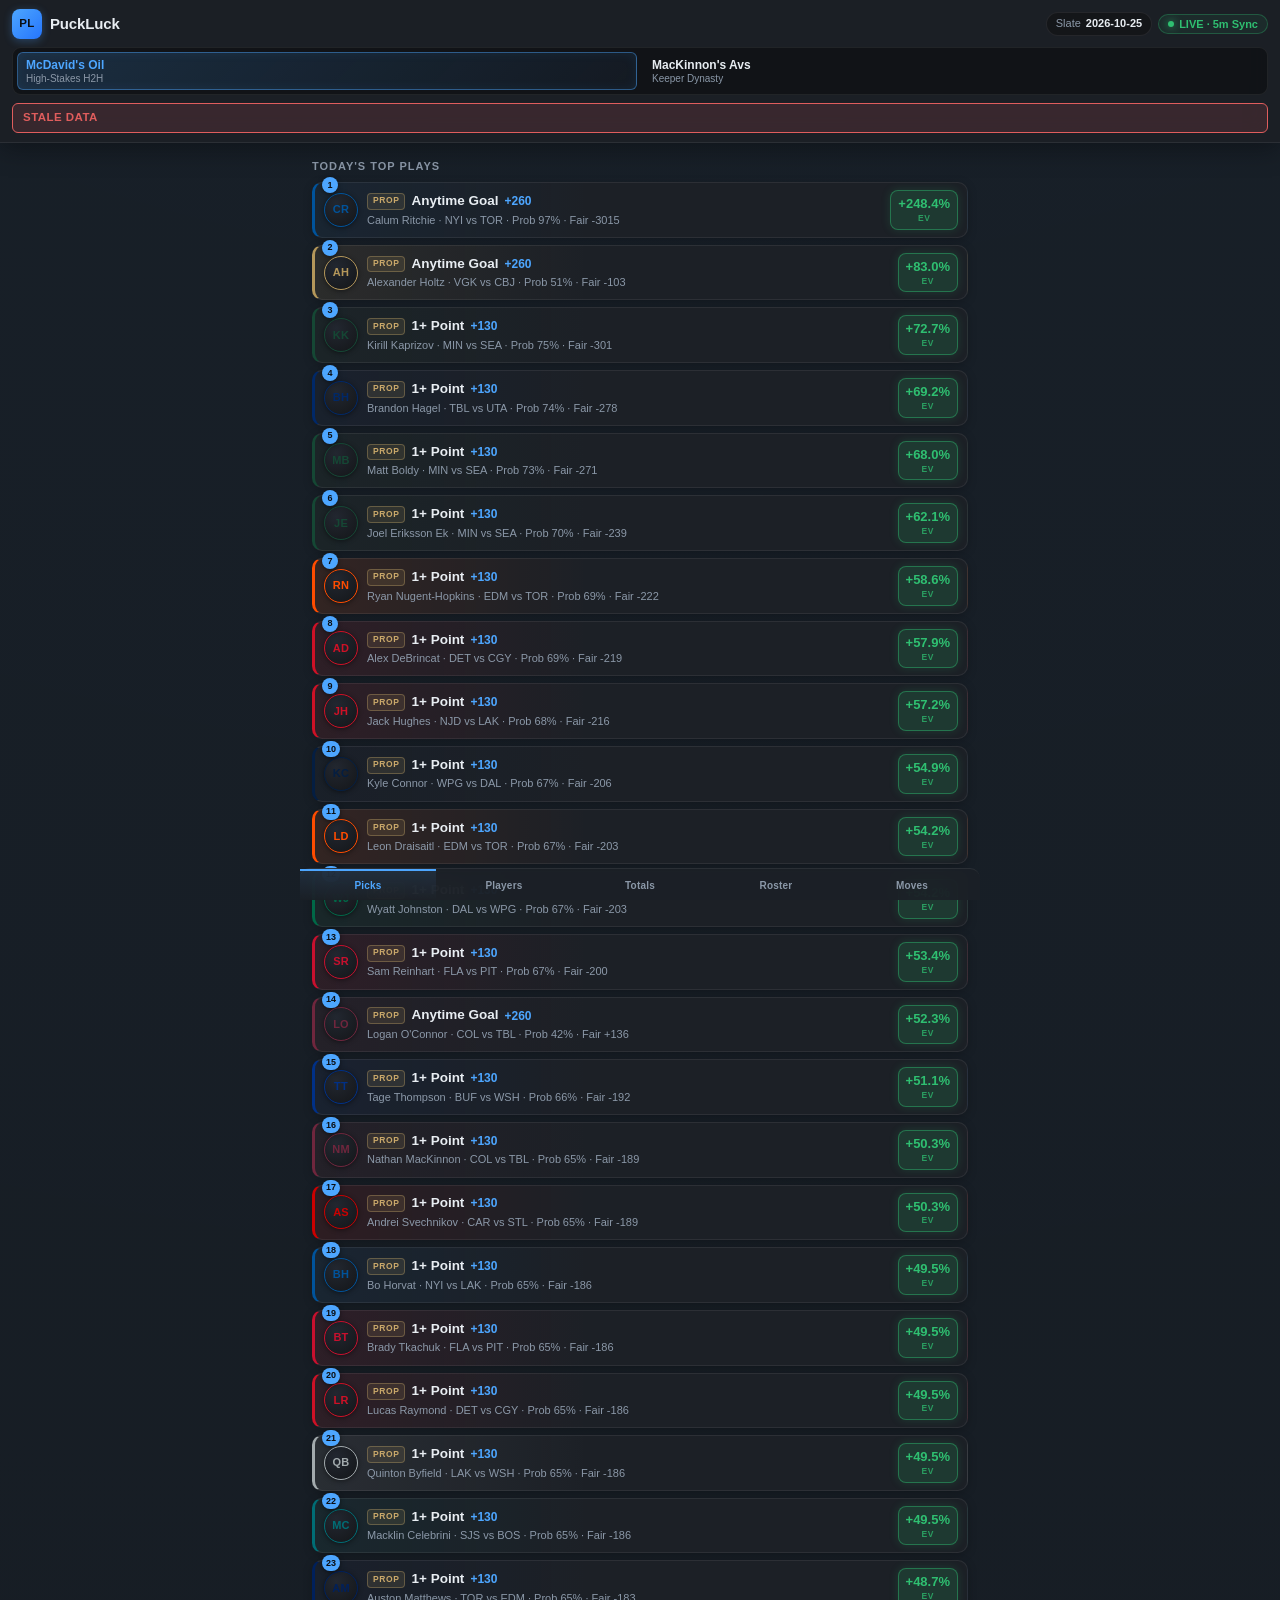
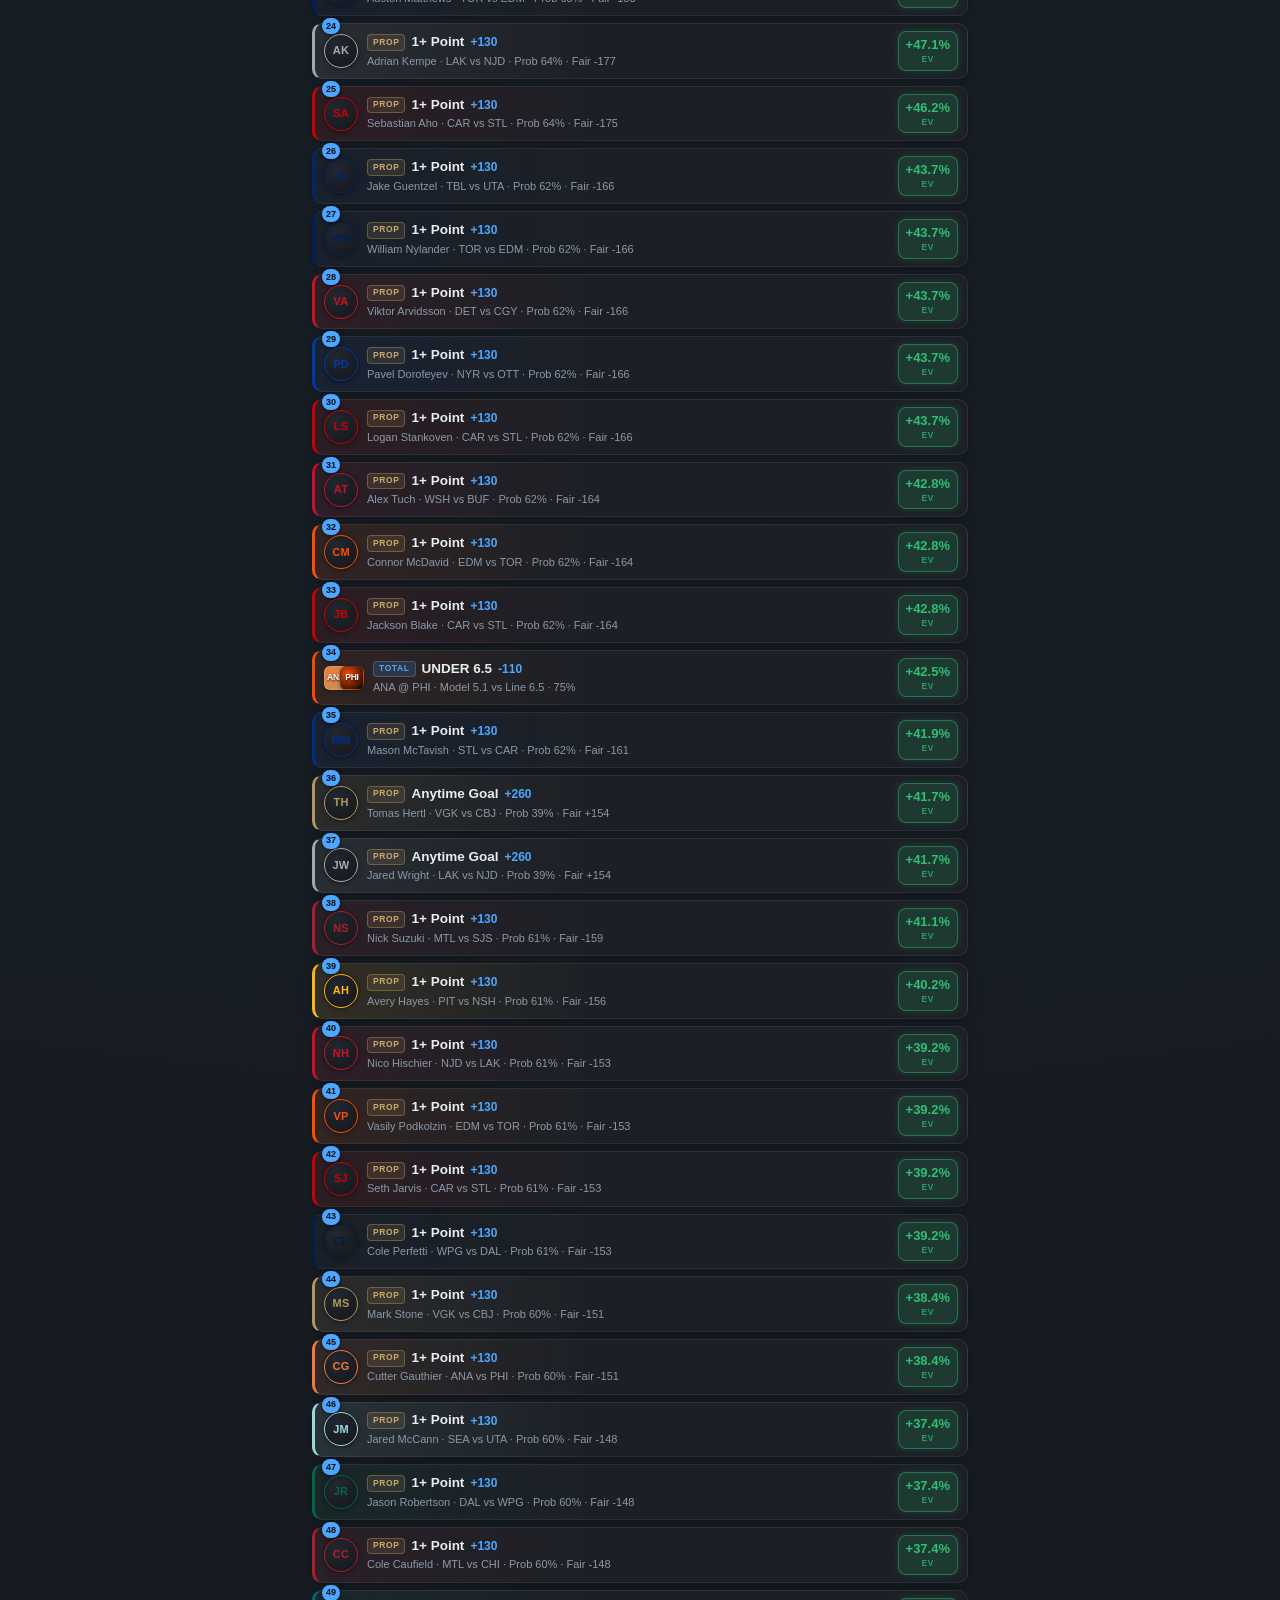
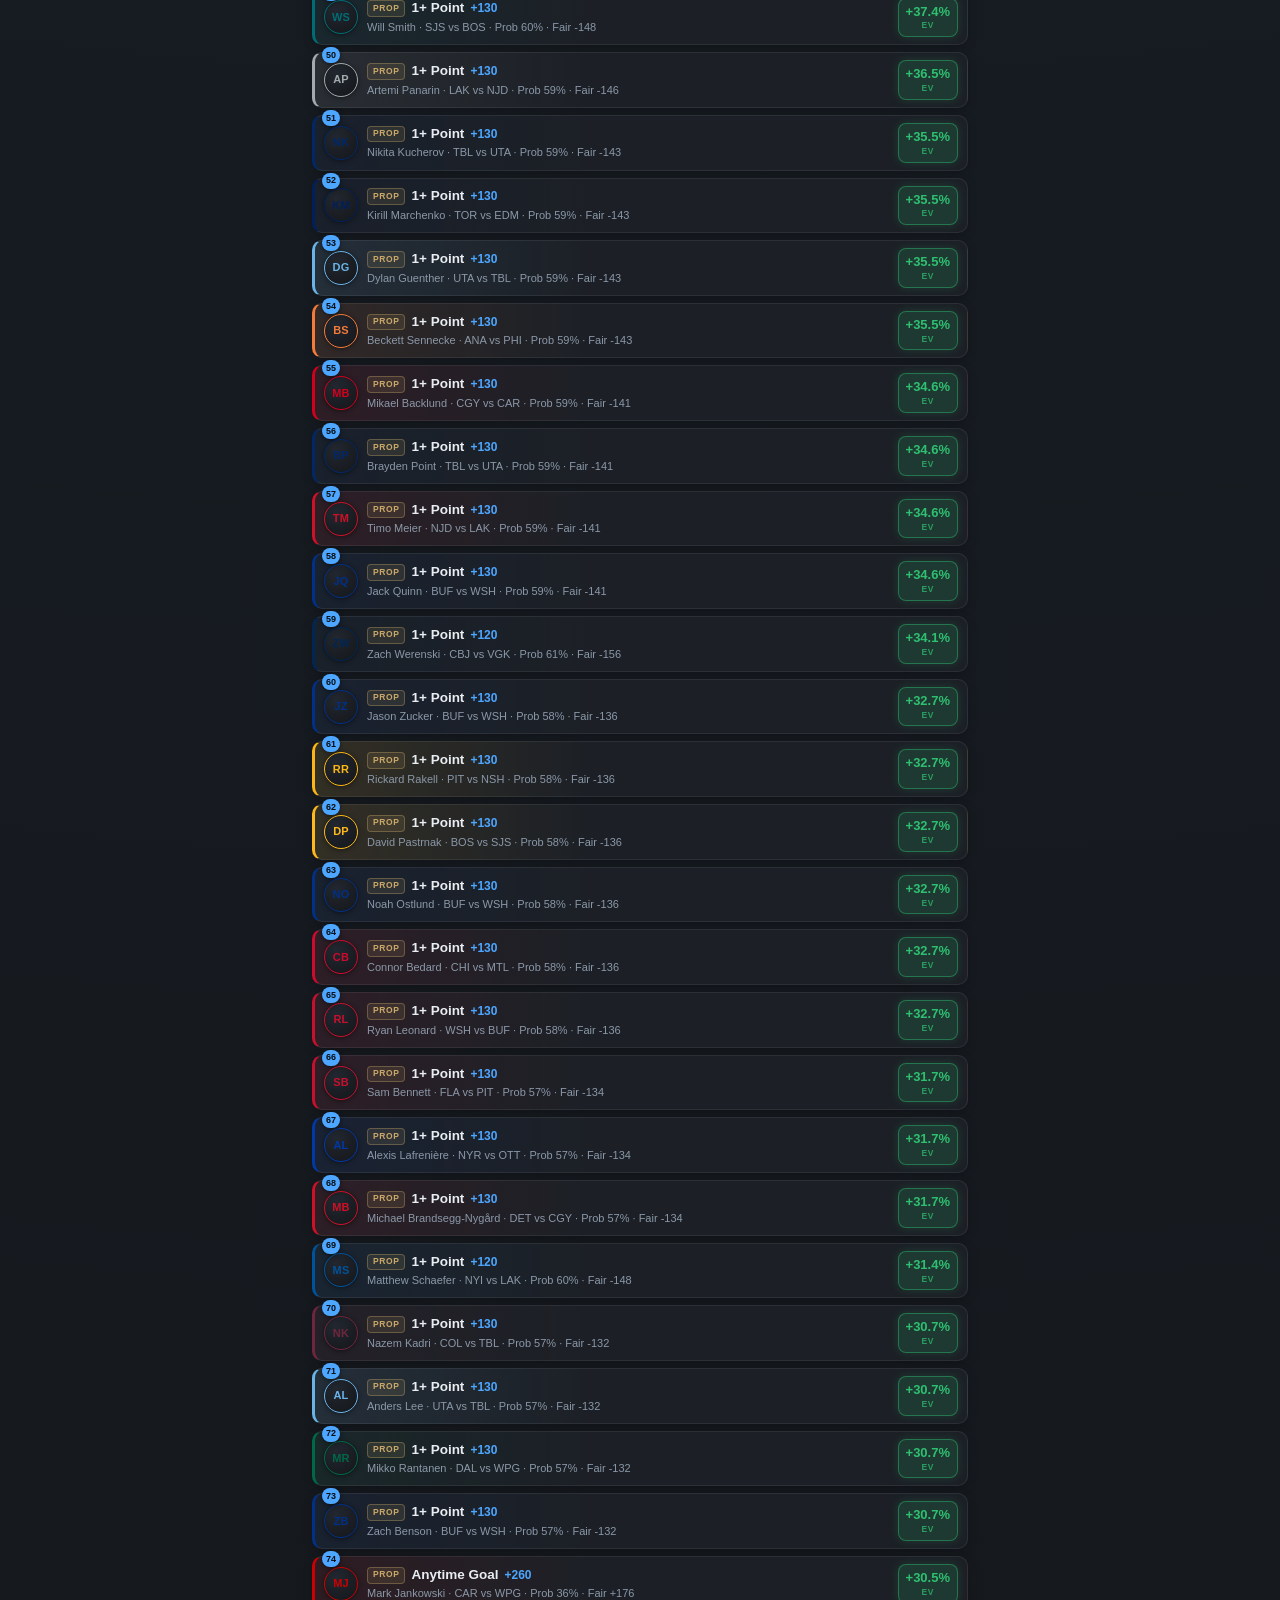
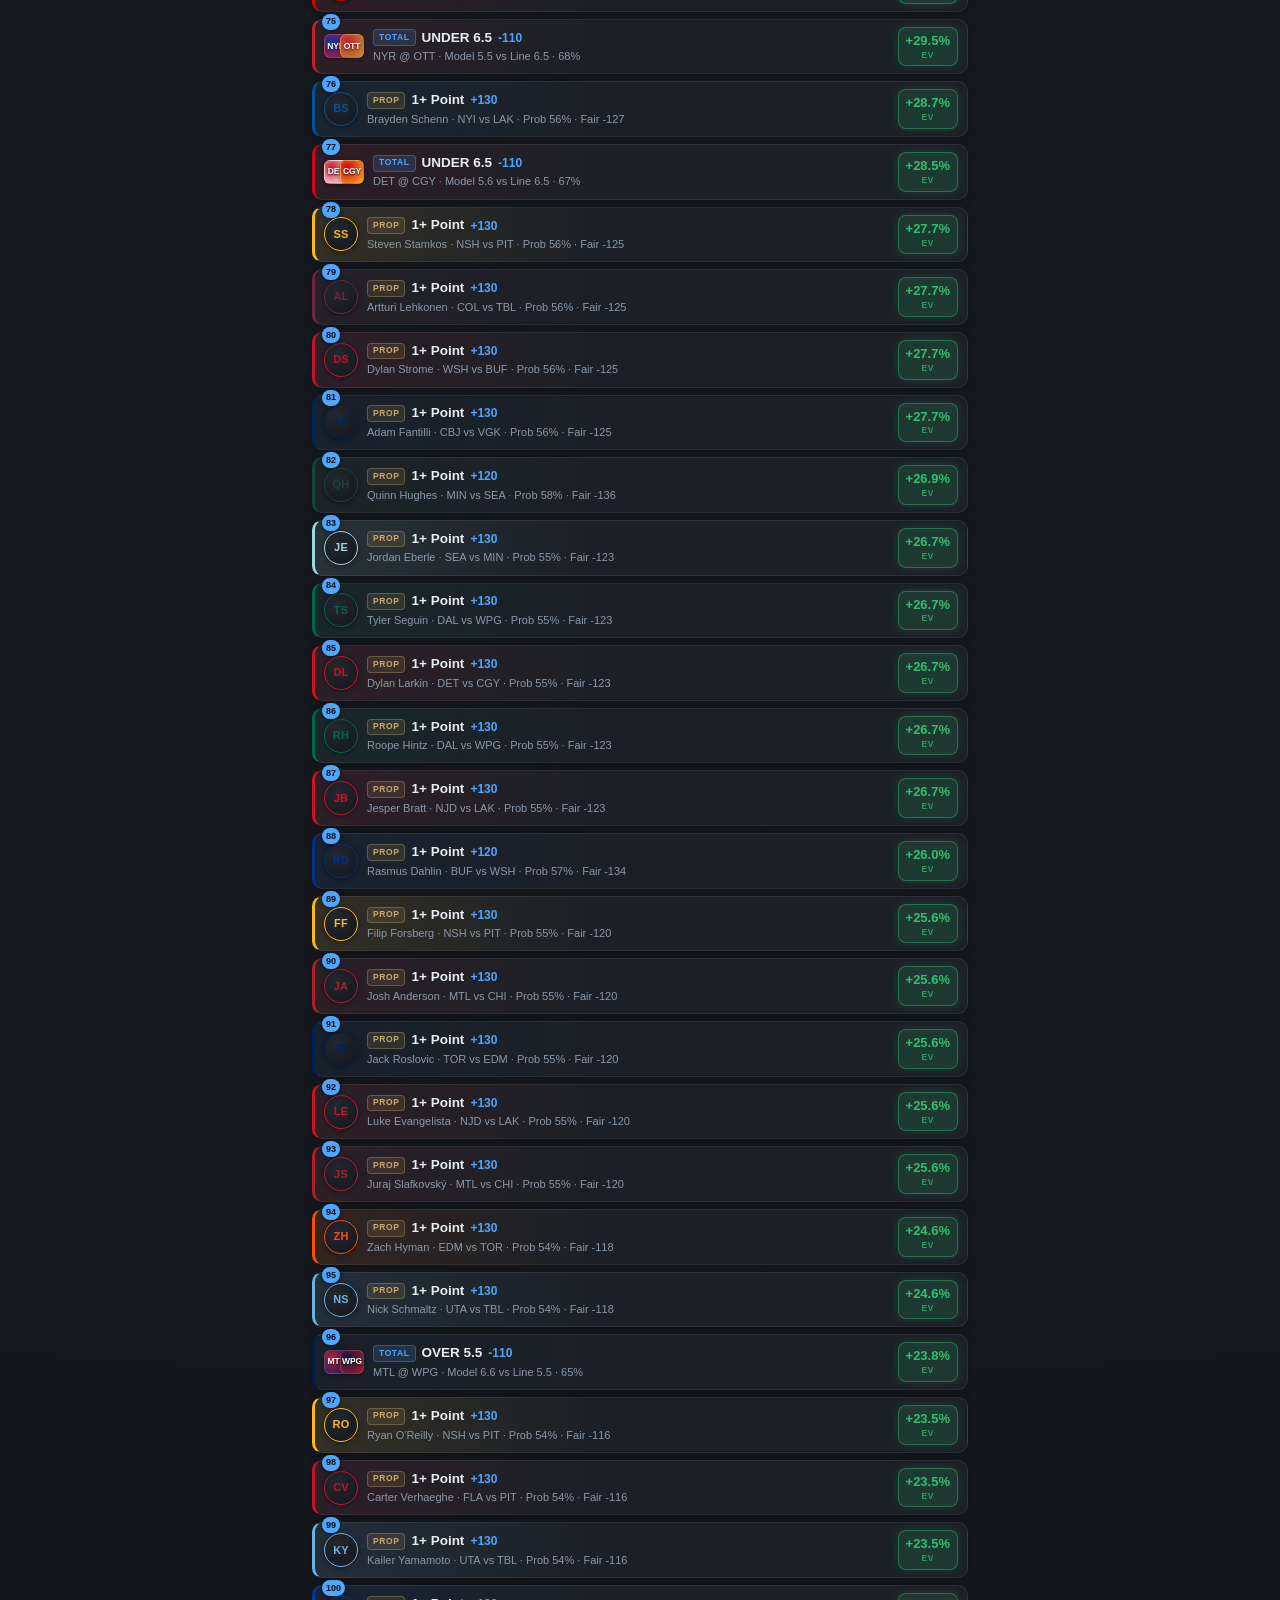
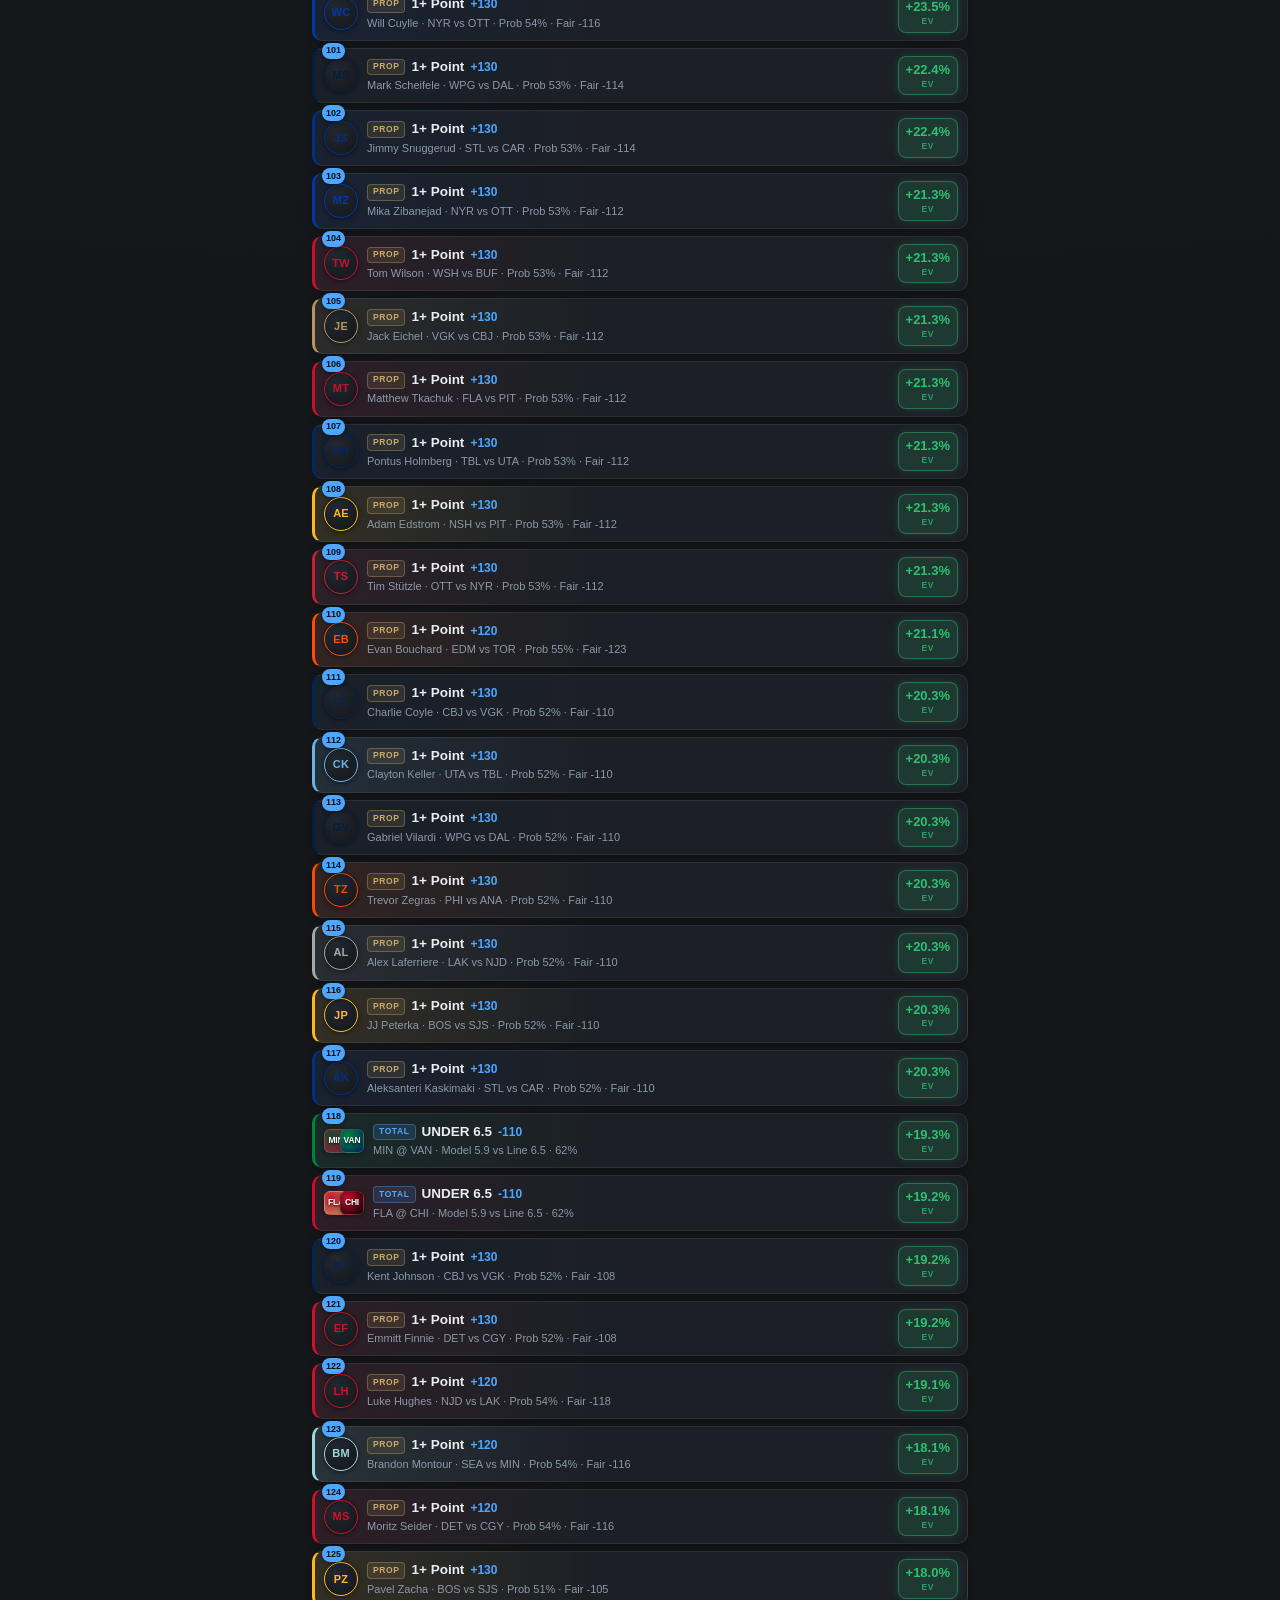
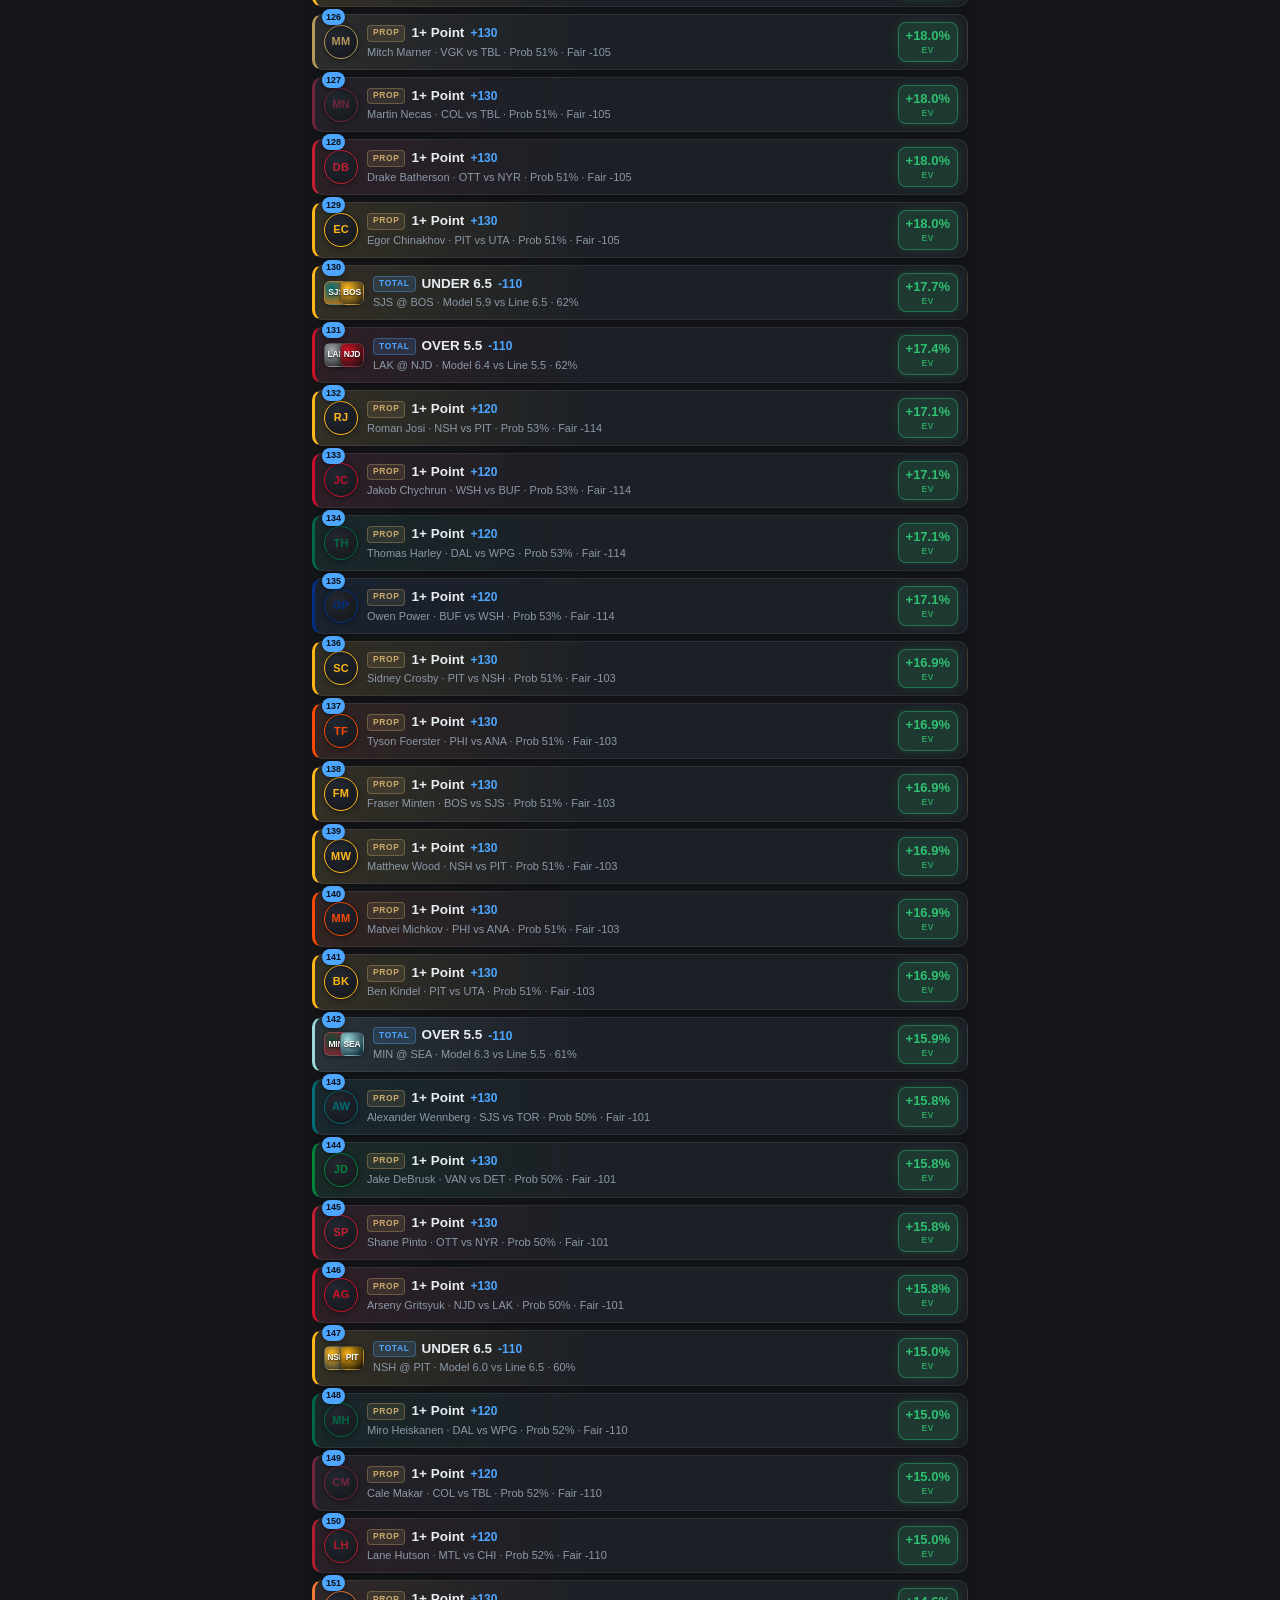
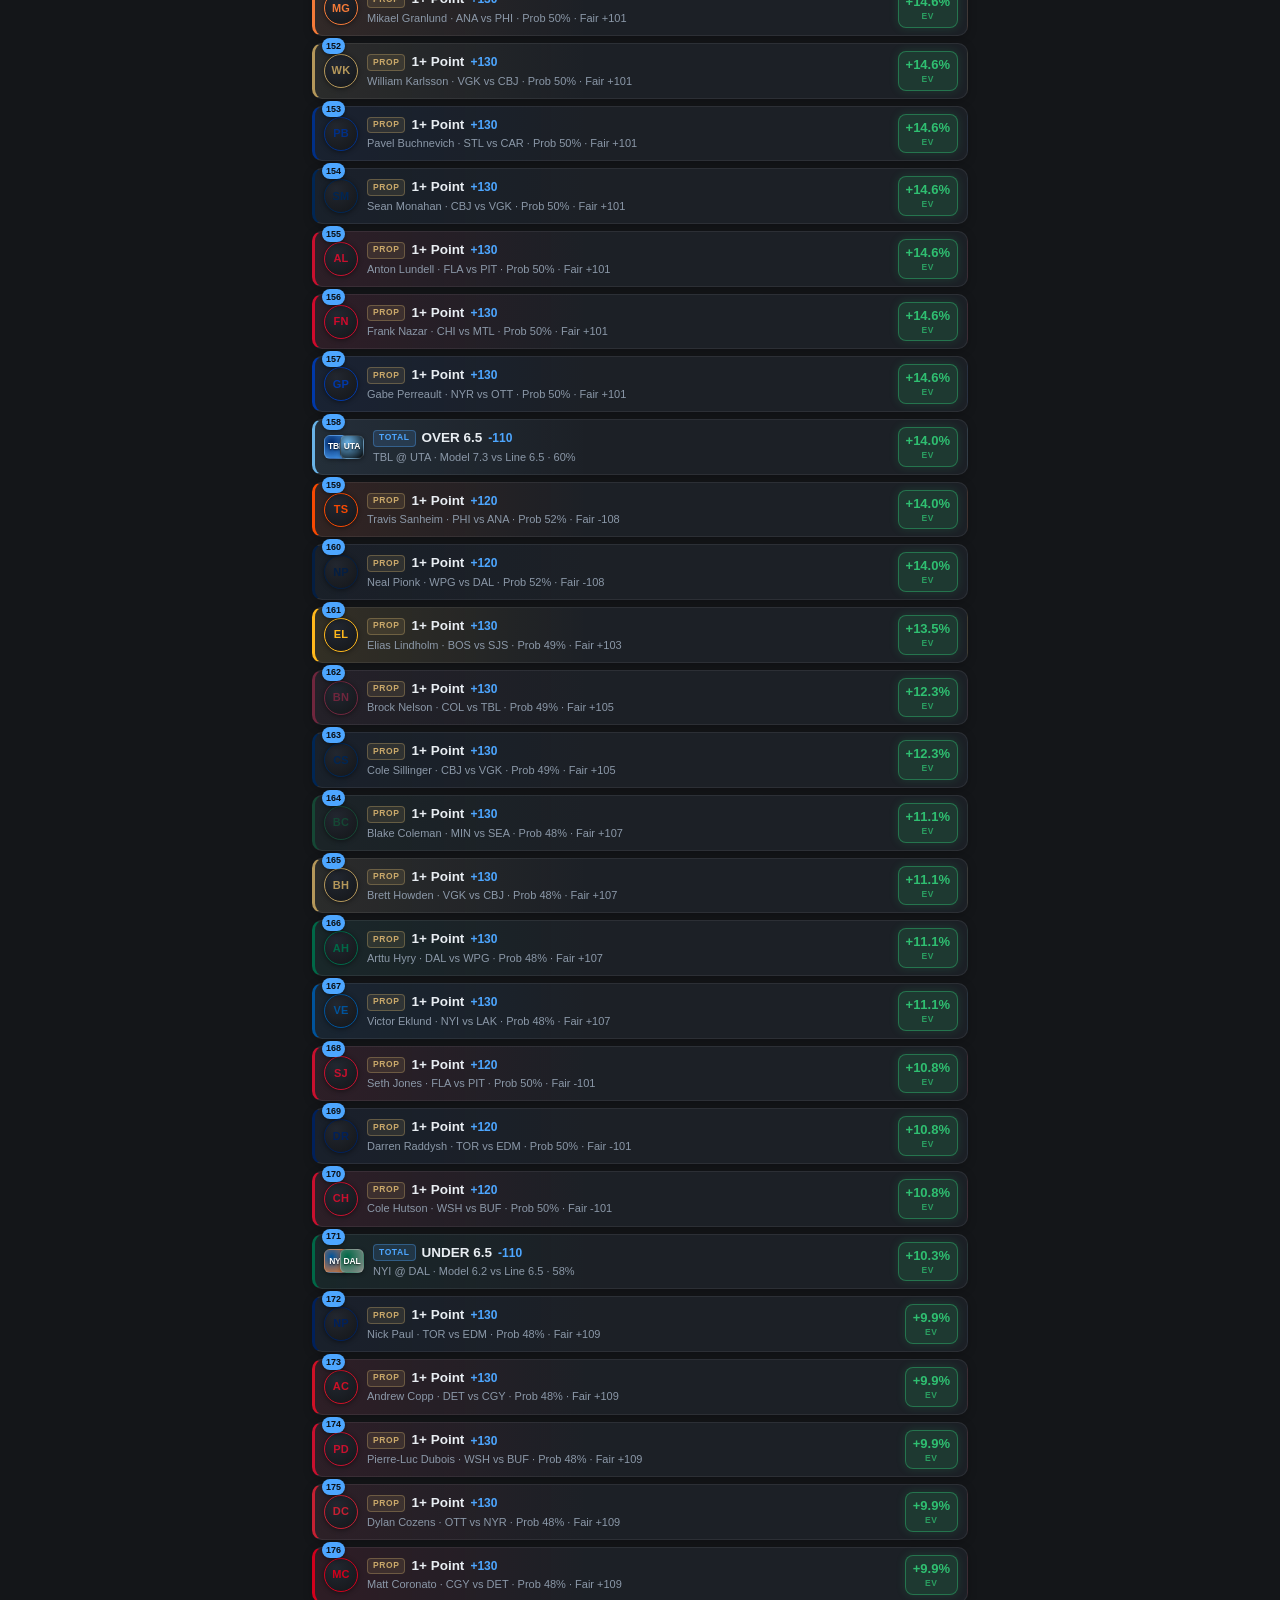
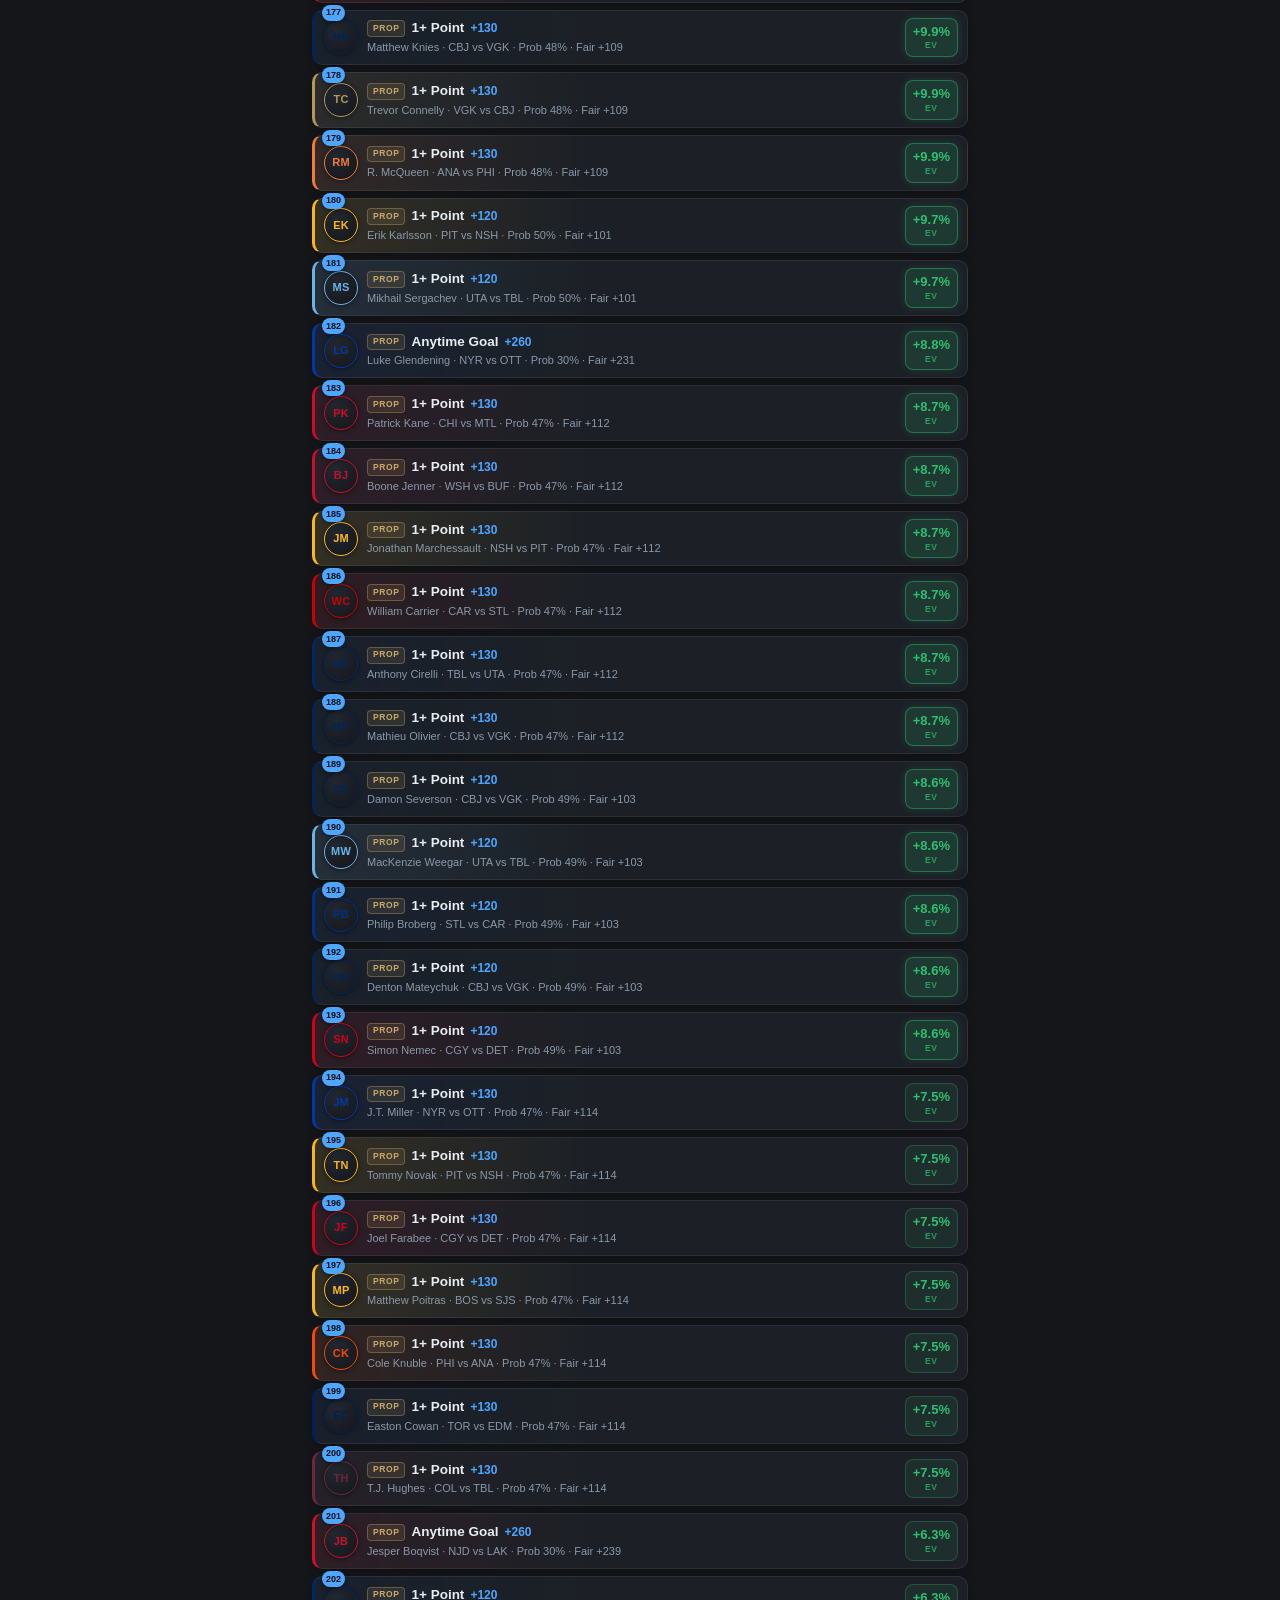
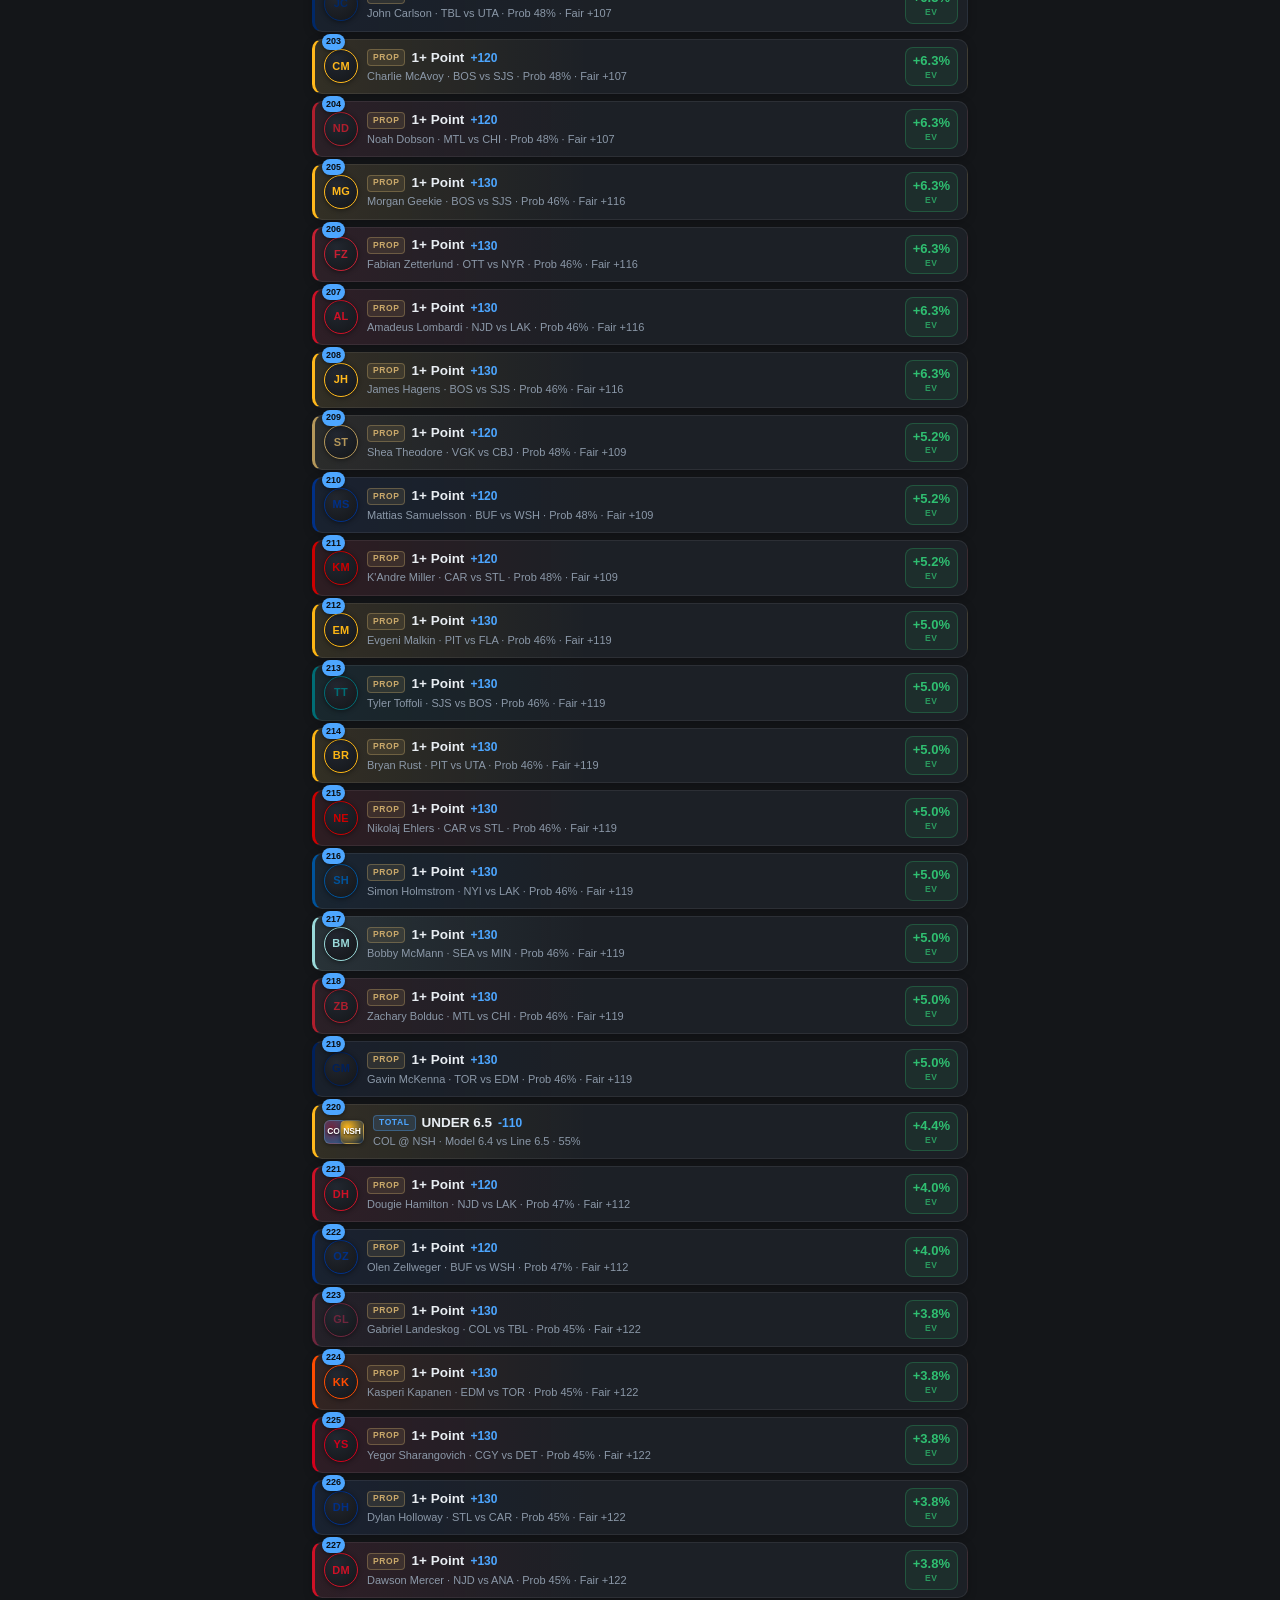
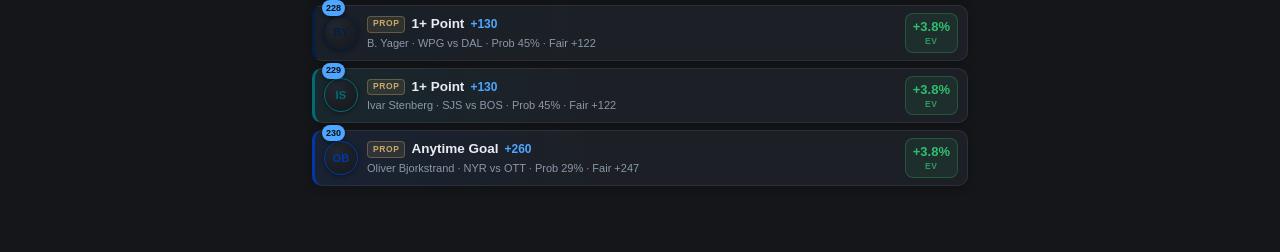
==== index.html @ f5fd89e0 "PuckLuck daily report 2026-10-25T23:08:43Z" ====
<!DOCTYPE html>
<html lang="en">
<head>
  <meta charset="utf-8" />
  <meta name="viewport" content="width=device-width, initial-scale=1, viewport-fit=cover" />
  <meta name="theme-color" content="#141619" />
  <meta name="description" content="PuckLuck — NHL betting hub: daily +EV picks board, player prop edges, and bivariate-Poisson game totals" />
  <meta name="apple-mobile-web-app-capable" content="yes" />
  <meta name="apple-mobile-web-app-status-bar-style" content="black-translucent" />
  <title>PuckLuck · NHL +EV Picks &amp; Game Totals</title>
  <link rel="manifest" href="./manifest.webmanifest" />
  <link rel="stylesheet" href="./styles.css" />
</head>
<body>
  <div id="app" class="pl-app">
    <noscript>PuckLuck requires JavaScript.</noscript>
  </div>
  <script type="module" src="./app.js"></script>
</body>
</html>
---- styles.css ----
/* PuckLuck design system — SRS §6.1 visual tokens + betting-hub overhaul. */

:root {
  --bg-base: #141619;
  --bg-surface: #1c2026;
  --bg-elevated: #222730;
  --accent-cyan: #4da6ff;
  --text-primary: #e8edf2;
  --text-secondary: #8b98a8;
  --line-subtle: #262d38;
  --border-glass: rgba(255, 255, 255, 0.07);
  --gold-subtle: #c9a86a;
  --steel-muted: #6d7a8c;
  --emerald: #2fbf71;
  --amber: #d9963c;
  --plum: #8e5ea8;
  --danger: #e05d5d;
  --team-color: #4da6ff;
  --team-secondary: #1c2026;
  --away-color: #4da6ff;
  --home-color: #2fbf71;
}

* {
  box-sizing: border-box;
}

body {
  margin: 0;
  background: radial-gradient(circle at 50% -10%, rgba(77, 166, 255, 0.08), transparent 55%),
    var(--bg-base);
  color: var(--text-primary);
  font-family: -apple-system, BlinkMacSystemFont, "SF Pro Text", "Inter", "Segoe UI",
    Roboto, Helvetica, Arial, sans-serif;
  font-size: 13.5px;
  line-height: 1.38;
  font-variant-numeric: tabular-nums;
  -webkit-font-smoothing: antialiased;
}

/* ---------- Sticky Glassmorphic Header ---------- */

.pl-header {
  position: sticky;
  top: 0;
  z-index: 30;
  display: flex;
  flex-direction: column;
  gap: 8px;
  padding: 9px 12px;
  background: rgba(28, 32, 38, 0.86);
  backdrop-filter: blur(14px);
  -webkit-backdrop-filter: blur(14px);
  border-bottom: 1px solid var(--border-glass);
  box-shadow: 0 6px 24px rgba(0, 0, 0, 0.35);
}

.pl-header-top {
  display: flex;
  align-items: center;
  gap: 9px;
  flex-wrap: wrap;
}

.pl-brand {
  display: flex;
  align-items: center;
  gap: 8px;
  flex: 1 1 auto;
  min-width: 0;
}
.pl-brand-mark {
  width: 30px;
  height: 30px;
  border-radius: 8px;
  background: linear-gradient(135deg, var(--accent-cyan), #2575fc);
  color: #0b0e12;
  font-weight: 800;
  font-size: 11.5px;
  display: flex;
  align-items: center;
  justify-content: center;
  letter-spacing: 0.03em;
  flex: 0 0 auto;
  box-shadow: 0 2px 8px rgba(77, 166, 255, 0.3);
}
.pl-brand-name {
  font-weight: 800;
  font-size: 15px;
  letter-spacing: -0.01em;
}

.pl-header-pills {
  display: flex;
  gap: 6px;
  flex-wrap: wrap;
  align-items: center;
}

.pill {
  background: rgba(20, 22, 25, 0.85);
  border: 1px solid var(--border-glass);
  border-radius: 999px;
  padding: 3px 9px;
  font-size: 11px;
  color: var(--text-secondary);
  white-space: nowrap;
  display: inline-flex;
  align-items: center;
  gap: 5px;
}
.pill strong {
  color: var(--text-primary);
  font-weight: 700;
}
.pill-matchup {
  color: var(--accent-cyan);
  border-color: rgba(77, 166, 255, 0.28);
  font-weight: 600;
}
.pill-live {
  cursor: pointer;
  color: var(--emerald);
  border-color: rgba(47, 191, 113, 0.32);
  background: rgba(47, 191, 113, 0.08);
  font-weight: 600;
  transition: background 0.15s ease, transform 0.1s ease;
}
.pill-live:hover {
  background: rgba(47, 191, 113, 0.16);
}
.pill-live:active {
  transform: scale(0.97);
}
.live-dot {
  width: 6px;
  height: 6px;
  border-radius: 50%;
  background: var(--emerald);
  box-shadow: 0 0 8px var(--emerald);
  display: inline-block;
}

/* Segmented 2-Team Fantasy Switcher */
.team-switcher {
  display: grid;
  grid-template-columns: repeat(auto-fit, minmax(135px, 1fr));
  gap: 6px;
  background: rgba(14, 16, 19, 0.72);
  padding: 4px;
  border-radius: 9px;
  border: 1px solid var(--border-glass);
}
.team-switch-btn {
  appearance: none;
  background: transparent;
  border: 1px solid transparent;
  border-radius: 6px;
  padding: 5px 8px;
  color: var(--text-secondary);
  text-align: left;
  cursor: pointer;
  display: flex;
  flex-direction: column;
  gap: 1px;
  transition: all 0.15s ease;
}
.team-switch-btn .ts-name {
  font-size: 12px;
  font-weight: 700;
  color: var(--text-primary);
}
.team-switch-btn .ts-league {
  font-size: 10px;
  color: var(--text-secondary);
}
.team-switch-btn.active {
  background: linear-gradient(135deg, rgba(77, 166, 255, 0.18), rgba(77, 166, 255, 0.05));
  border-color: rgba(77, 166, 255, 0.45);
  box-shadow: inset 0 0 12px rgba(77, 166, 255, 0.08);
}
.team-switch-btn.active .ts-name {
  color: var(--accent-cyan);
}

.stale-banner {
  width: 100%;
  padding: 6px 10px;
  border-radius: 6px;
  background: rgba(224, 93, 93, 0.14);
  border: 1px solid var(--danger);
  color: var(--danger);
  font-weight: 700;
  font-size: 11.5px;
  letter-spacing: 0.04em;
}

/* ---------- Fantasy context strip (inside Roster/Moves panels) ---------- */

.fantasy-context {
  display: flex;
  align-items: center;
  gap: 8px;
  padding: 7px 10px;
  margin-bottom: 10px;
  background: linear-gradient(90deg, rgba(77, 166, 255, 0.1), transparent 60%),
    var(--bg-surface);
  border: 1px solid var(--border-glass);
  border-radius: 10px;
}
.fc-avatar {
  width: 28px;
  height: 28px;
  border-radius: 8px;
  background: linear-gradient(135deg, var(--accent-cyan), #2575fc);
  color: #0b0e12;
  font-weight: 800;
  font-size: 10px;
  display: flex;
  align-items: center;
  justify-content: center;
  flex: 0 0 auto;
}
.fc-meta {
  display: flex;
  flex-direction: column;
  min-width: 0;
  flex: 1 1 auto;
}
.fc-meta b {
  font-size: 12.5px;
  white-space: nowrap;
  overflow: hidden;
  text-overflow: ellipsis;
}
.fc-meta span {
  font-size: 10.5px;
  color: var(--text-secondary);
  white-space: nowrap;
  overflow: hidden;
  text-overflow: ellipsis;
}
.fc-pills {
  display: flex;
  gap: 5px;
  flex-wrap: wrap;
  justify-content: flex-end;
}

/* ---------- Team Crest & Player Headshot ---------- */

.team-crest {
  position: relative;
  display: inline-flex;
  align-items: center;
  justify-content: center;
  width: 24px;
  height: 24px;
  border-radius: 6px;
  background: radial-gradient(circle at 30% 30%, var(--team-color), var(--team-secondary));
  border: 1px solid rgba(255, 255, 255, 0.14);
  flex: 0 0 24px;
  overflow: hidden;
  vertical-align: middle;
  box-shadow: 0 1px 4px rgba(0, 0, 0, 0.4);
}
.team-logo {
  width: 20px;
  height: 20px;
  object-fit: contain;
  position: relative;
  z-index: 2;
}
.team-initials {
  position: absolute;
  inset: 0;
  display: flex;
  align-items: center;
  justify-content: center;
  font-size: 8.5px;
  font-weight: 800;
  color: #ffffff;
  letter-spacing: -0.02em;
  z-index: 1;
  text-shadow: 0 1px 2px rgba(0, 0, 0, 0.8);
}

.player-headshot {
  position: relative;
  display: inline-flex;
  align-items: center;
  justify-content: center;
  width: 34px;
  height: 34px;
  border-radius: 50%;
  background: radial-gradient(circle at 35% 30%, var(--bg-elevated), var(--bg-base));
  border: 1.5px solid var(--team-color, var(--accent-cyan));
  flex: 0 0 34px;
  overflow: hidden;
  box-shadow: 0 1px 5px rgba(0, 0, 0, 0.45);
}
.headshot-img {
  width: 100%;
  height: 100%;
  object-fit: cover;
  position: relative;
  z-index: 2;
}
.hs-initials {
  position: absolute;
  inset: 0;
  display: flex;
  align-items: center;
  justify-content: center;
  font-size: 11px;
  font-weight: 800;
  color: var(--team-color, var(--accent-cyan));
  letter-spacing: 0.02em;
  z-index: 1;
}

/* Overlapping crest pair used on totals pick rows */
.crest-pair {
  position: relative;
  display: inline-flex;
  align-items: center;
  flex: 0 0 40px;
  width: 40px;
  height: 26px;
}
.crest-pair .team-crest:first-child {
  position: absolute;
  left: 0;
  z-index: 1;
}
.crest-pair .team-crest:last-child {
  position: absolute;
  right: 0;
  z-index: 2;
}

/* ---------- Main panels ---------- */

main.pl-main {
  padding: 10px 12px 86px;
}

.tab-panel {
  display: none;
}
.tab-panel.active {
  display: block;
}

.section-title {
  font-size: 11px;
  font-weight: 700;
  letter-spacing: 0.09em;
  color: var(--text-secondary);
  text-transform: uppercase;
  margin: 6px 0 8px;
}
.picks-subhead {
  margin-top: 14px;
  padding-top: 10px;
  border-top: 1px dashed var(--line-subtle);
}

.empty-state {
  padding: 22px 12px;
  text-align: center;
  color: var(--text-secondary);
  font-size: 12.5px;
  background: var(--bg-surface);
  border: 1px dashed var(--line-subtle);
  border-radius: 10px;
}

/* ---------- Cards & Team-Accented Rows ---------- */

.card,
.roster-row,
.game-card,
.fa-row,
.adddrop-card,
.scorer-row,
.pick-row {
  background: var(--bg-surface);
  border: 1px solid var(--border-glass);
  border-radius: 10px;
  box-shadow: 0 2px 10px rgba(0, 0, 0, 0.22);
}

.roster-row,
.fa-row,
.scorer-row,
.pick-row {
  position: relative;
  border-left: 3px solid var(--team-color, var(--accent-cyan));
  background: linear-gradient(
      90deg,
      color-mix(in srgb, var(--team-color, #4da6ff) 10%, transparent) 0%,
      transparent 42%
    ),
    var(--bg-surface);
  padding: 7px 9px;
  margin-bottom: 6px;
}

.roster-row {
  display: grid;
  grid-template-columns: 36px 1fr auto;
  gap: 8px;
  align-items: center;
}

.fa-row {
  display: grid;
  grid-template-columns: 1fr auto;
  gap: 8px;
  align-items: center;
}

.player-head {
  display: flex;
  align-items: center;
  gap: 7px;
  min-width: 0;
}

.player-title-wrap {
  min-width: 0;
  flex: 1 1 auto;
}

.slot-chip {
  font-size: 11px;
  font-weight: 800;
  color: var(--accent-cyan);
  background: rgba(77, 166, 255, 0.11);
  border: 1px solid rgba(77, 166, 255, 0.22);
  border-radius: 6px;
  text-align: center;
  padding: 5px 0;
}

.player-name {
  font-weight: 700;
  font-size: 13px;
  color: var(--text-primary);
  display: flex;
  align-items: center;
  flex-wrap: wrap;
  gap: 4px;
}

.player-sub {
  color: var(--text-secondary);
  font-size: 11px;
  margin-top: 1px;
}
.player-sub b {
  color: var(--text-primary);
}

.def-pill {
  display: inline-block;
  font-size: 9.5px;
  font-weight: 700;
  padding: 1px 5px;
  border-radius: 4px;
  margin-left: 4px;
}
.def-soft {
  color: var(--emerald);
  background: rgba(47, 191, 113, 0.12);
}
.def-tough {
  color: var(--amber);
  background: rgba(217, 150, 60, 0.12);
}

.stat-line {
  display: flex;
  flex-wrap: wrap;
  gap: 6px;
  color: var(--text-secondary);
  font-size: 10.5px;
  margin-top: 4px;
}
.stat-line span {
  background: rgba(20, 22, 25, 0.65);
  padding: 1px 5px;
  border-radius: 4px;
  border: 1px solid rgba(255, 255, 255, 0.04);
}
.stat-line b {
  color: var(--text-primary);
  font-weight: 700;
}

.fp-col {
  text-align: right;
  font-weight: 800;
  font-size: 14.5px;
  color: var(--accent-cyan);
  padding-left: 6px;
}
.fp-col small {
  display: block;
  color: var(--text-secondary);
  font-weight: 500;
  font-size: 9px;
  text-transform: uppercase;
  letter-spacing: 0.03em;
}

/* ---------- Badges ---------- */

.badge {
  display: inline-block;
  font-size: 9.5px;
  font-weight: 800;
  letter-spacing: 0.05em;
  padding: 1.5px 6px;
  border-radius: 999px;
  margin-left: 4px;
  vertical-align: middle;
}
.badge-confirmed {
  color: var(--gold-subtle);
  border: 1px solid var(--gold-subtle);
  background: rgba(201, 168, 106, 0.1);
}
.badge-projected {
  color: var(--steel-muted);
  border: 1px solid var(--steel-muted);
  background: rgba(109, 122, 140, 0.1);
}
.badge-add {
  color: var(--emerald);
  border: 1px solid var(--emerald);
  background: rgba(47, 191, 113, 0.12);
}
.badge-hold {
  color: var(--plum);
  border: 1px solid var(--plum);
  background: rgba(142, 94, 168, 0.12);
}
.badge-ev {
  color: var(--emerald);
  border: 1px solid var(--emerald);
  background: rgba(47, 191, 113, 0.16);
  box-shadow: 0 0 8px rgba(47, 191, 113, 0.25);
}
.badge-postponed {
  color: var(--amber);
  border: 1px solid var(--amber);
  background: rgba(217, 150, 60, 0.12);
}
.badge-stale {
  color: var(--danger);
  border: 1px solid var(--danger);
}

/* ---------- Best Picks (landing board) ---------- */

.pick-wrap {
  position: relative;
}
.pick-rank {
  position: absolute;
  top: -5px;
  left: 10px;
  z-index: 3;
  font-size: 9px;
  font-weight: 800;
  color: #0b0e12;
  background: var(--accent-cyan);
  border-radius: 999px;
  min-width: 16px;
  height: 16px;
  display: flex;
  align-items: center;
  justify-content: center;
  padding: 0 4px;
  box-shadow: 0 1px 4px rgba(0, 0, 0, 0.5);
}
.pick-wrap .pick-rank ~ .pick-row {
  margin-top: 7px;
}

.pick-row {
  display: flex;
  align-items: center;
  gap: 9px;
}
.pick-row.pick-lean {
  opacity: 0.82;
  border-left-color: var(--steel-muted);
}

.pick-main {
  min-width: 0;
  flex: 1 1 auto;
}
.pick-title {
  display: flex;
  align-items: center;
  gap: 6px;
  font-weight: 800;
  font-size: 13.5px;
  color: var(--text-primary);
  white-space: nowrap;
  overflow: hidden;
  text-overflow: ellipsis;
}
.pick-odds {
  color: var(--accent-cyan);
  font-weight: 700;
  font-size: 12px;
}
.pick-sub {
  color: var(--text-secondary);
  font-size: 11px;
  margin-top: 2px;
  white-space: nowrap;
  overflow: hidden;
  text-overflow: ellipsis;
}
.pick-tag {
  font-size: 8.5px;
  font-weight: 800;
  letter-spacing: 0.07em;
  padding: 1.5px 5px;
  border-radius: 4px;
  flex: 0 0 auto;
}
.tag-total {
  color: var(--accent-cyan);
  background: rgba(77, 166, 255, 0.14);
  border: 1px solid rgba(77, 166, 255, 0.35);
}
.tag-prop {
  color: var(--gold-subtle);
  background: rgba(201, 168, 106, 0.12);
  border: 1px solid rgba(201, 168, 106, 0.35);
}
.tag-lean {
  color: var(--steel-muted);
  background: rgba(109, 122, 140, 0.12);
  border: 1px solid rgba(109, 122, 140, 0.35);
}

.pick-edge {
  flex: 0 0 auto;
  text-align: center;
  min-width: 52px;
  padding: 4px 7px;
  border-radius: 8px;
}
.pick-edge b {
  display: block;
  font-size: 13px;
  font-weight: 800;
}
.pick-edge small {
  display: block;
  font-size: 8.5px;
  font-weight: 700;
  letter-spacing: 0.07em;
  text-transform: uppercase;
  opacity: 0.75;
}
.edge-hot {
  color: var(--emerald);
  background: rgba(47, 191, 113, 0.16);
  border: 1px solid rgba(47, 191, 113, 0.45);
  box-shadow: 0 0 10px rgba(47, 191, 113, 0.18);
}
.edge-warm {
  color: var(--emerald);
  background: rgba(47, 191, 113, 0.09);
  border: 1px solid rgba(47, 191, 113, 0.28);
}
.edge-cool {
  color: var(--text-secondary);
  background: rgba(109, 122, 140, 0.09);
  border: 1px solid rgba(109, 122, 140, 0.25);
}

/* ---------- Add/Drop Solver Card & Connected Waiver Pool ---------- */

.adddrop-card {
  padding: 12px;
  margin-bottom: 14px;
}
.adddrop-head {
  display: flex;
  align-items: center;
  justify-content: space-between;
  gap: 8px;
}
.adddrop-pair {
  display: flex;
  align-items: center;
  gap: 6px;
  min-width: 0;
}
.adddrop-explanation {
  color: var(--text-secondary);
  font-size: 12px;
  margin-top: 8px;
}
.solver-comp-bar {
  display: flex;
  height: 5px;
  border-radius: 999px;
  overflow: hidden;
  background: var(--bg-base);
  margin-top: 9px;
  gap: 2px;
}
.comp-gain {
  background: var(--emerald);
  height: 100%;
}
.comp-loss {
  background: var(--plum);
  height: 100%;
}
.math-drawer {
  margin-top: 10px;
  border-top: 1px solid var(--line-subtle);
  padding-top: 8px;
}
.math-drawer summary {
  cursor: pointer;
  color: var(--accent-cyan);
  font-size: 11.5px;
  font-weight: 600;
}
.math-row {
  display: flex;
  justify-content: space-between;
  font-size: 12px;
  padding: 3px 0;
}
.math-row span:last-child {
  font-variant-numeric: tabular-nums;
}

.stale-disabled {
  opacity: 0.45;
  filter: grayscale(0.6);
  pointer-events: none;
}

.waiver-connected-block {
  margin-top: 12px;
}

.fa-search {
  width: 100%;
  padding: 8px 11px;
  margin-bottom: 8px;
  background: rgba(20, 22, 25, 0.9);
  border: 1px solid var(--border-glass);
  border-radius: 8px;
  color: var(--text-primary);
  font-size: 13px;
  outline: none;
}
.fa-search:focus {
  border-color: var(--accent-cyan);
  box-shadow: 0 0 0 2px rgba(77, 166, 255, 0.18);
}

.fa-metrics {
  display: flex;
  flex-wrap: wrap;
  gap: 5px;
  font-size: 10.5px;
  color: var(--text-secondary);
  margin-top: 5px;
}
.metric-chip {
  background: rgba(20, 22, 25, 0.72);
  border: 1px solid rgba(255, 255, 255, 0.05);
  border-radius: 5px;
  padding: 2px 6px;
  display: inline-flex;
  align-items: center;
  gap: 4px;
}
.metric-chip b {
  color: var(--text-primary);
}
.mini-bar {
  display: inline-block;
  width: 24px;
  height: 4px;
  background: rgba(255, 255, 255, 0.08);
  border-radius: 999px;
  overflow: hidden;
}
.mini-bar > i {
  display: block;
  height: 100%;
  background: var(--accent-cyan);
}

/* ---------- Game Totals ---------- */

.game-card {
  position: relative;
  overflow: hidden;
  padding: 9px 11px;
  margin-bottom: 8px;
}
.game-card-ev {
  border-color: rgba(47, 191, 113, 0.35);
  box-shadow: 0 0 14px rgba(47, 191, 113, 0.1);
}
.game-card-accent {
  position: absolute;
  top: 0;
  left: 0;
  right: 0;
  height: 3px;
  background: linear-gradient(90deg, var(--away-color, #4da6ff), var(--home-color, #2fbf71));
}
.game-top {
  display: flex;
  justify-content: space-between;
  align-items: center;
  gap: 8px;
  margin-top: 2px;
}
.game-teams {
  font-weight: 800;
  font-size: 14px;
  display: inline-flex;
  align-items: center;
  gap: 6px;
}
.at-sep {
  color: var(--text-secondary);
  font-weight: 500;
  font-size: 12px;
}
.game-time {
  color: var(--text-secondary);
  font-size: 11px;
  white-space: nowrap;
}

/* Model-vs-Line strip: the headline prediction read */
.model-line-strip {
  display: grid;
  grid-template-columns: 1fr auto 1fr;
  align-items: stretch;
  gap: 6px;
  margin-top: 8px;
}
.mls-box {
  display: flex;
  flex-direction: column;
  align-items: center;
  gap: 1px;
  padding: 5px 4px;
  background: rgba(20, 22, 25, 0.72);
  border: 1px solid rgba(255, 255, 255, 0.05);
  border-radius: 8px;
}
.mls-label {
  font-size: 8.5px;
  font-weight: 800;
  letter-spacing: 0.09em;
  color: var(--text-secondary);
}
.mls-box b {
  font-size: 16px;
  font-weight: 800;
  color: var(--text-primary);
}
.mls-edge {
  display: flex;
  flex-direction: column;
  align-items: center;
  justify-content: center;
  gap: 1px;
  padding: 5px 10px;
  border-radius: 8px;
  min-width: 92px;
}
.mls-edge b {
  font-size: 14px;
  font-weight: 800;
}
.mls-edge span {
  font-size: 8.5px;
  font-weight: 800;
  letter-spacing: 0.06em;
}
.model-line-strip.edge-over .mls-edge {
  color: var(--emerald);
  background: rgba(47, 191, 113, 0.13);
  border: 1px solid rgba(47, 191, 113, 0.4);
}
.model-line-strip.edge-under .mls-edge {
  color: var(--plum);
  background: rgba(142, 94, 168, 0.14);
  border: 1px solid rgba(142, 94, 168, 0.42);
}
.model-line-strip.edge-even .mls-edge {
  color: var(--text-secondary);
  background: rgba(109, 122, 140, 0.1);
  border: 1px solid rgba(109, 122, 140, 0.3);
}

/* P(Over) meter */
.over-meter {
  margin-top: 8px;
}
.over-meter-labels {
  display: flex;
  justify-content: space-between;
  font-size: 10px;
  font-weight: 700;
  color: var(--text-secondary);
  margin-bottom: 3px;
}
.over-bar {
  position: relative;
  height: 6px;
  border-radius: 999px;
  background: rgba(255, 255, 255, 0.07);
  overflow: hidden;
}
.over-mid {
  position: absolute;
  left: 50%;
  top: 0;
  bottom: 0;
  width: 1px;
  background: rgba(255, 255, 255, 0.25);
  z-index: 2;
}
.over-fill {
  height: 100%;
  border-radius: 999px;
}
.meter-over .over-fill {
  background: linear-gradient(90deg, rgba(47, 191, 113, 0.5), var(--emerald));
}
.meter-under .over-fill {
  background: linear-gradient(90deg, rgba(142, 94, 168, 0.5), var(--plum));
}
.meter-even .over-fill {
  background: var(--steel-muted);
}

.game-metrics {
  display: flex;
  flex-wrap: wrap;
  align-items: center;
  gap: 6px;
  margin-top: 8px;
  font-size: 11px;
  color: var(--text-secondary);
}
.game-metrics b {
  color: var(--text-primary);
}
.odds-chip {
  background: rgba(20, 22, 25, 0.72);
  border: 1px solid rgba(255, 255, 255, 0.06);
  border-radius: 5px;
  padding: 2px 7px;
  font-weight: 700;
}
.odds-chip-best {
  color: var(--emerald);
  border-color: rgba(47, 191, 113, 0.45);
  background: rgba(47, 191, 113, 0.1);
}
.lambda-chip {
  background: rgba(20, 22, 25, 0.72);
  border: 1px solid rgba(255, 255, 255, 0.05);
  border-radius: 5px;
  padding: 2px 7px;
}

.ev-pick-banner,
.scorer-ev-banner {
  margin-top: 7px;
  padding: 5px 8px;
  border-radius: 6px;
  background: rgba(47, 191, 113, 0.11);
  border: 1px solid rgba(47, 191, 113, 0.35);
  color: var(--emerald);
  font-size: 11px;
  font-weight: 700;
  letter-spacing: 0.02em;
}
.game-goalies {
  margin-top: 6px;
  font-size: 10.5px;
  color: var(--text-secondary);
}

/* ---------- Point Scorers & Prop Edges ---------- */

.scorer-controls {
  margin-bottom: 8px;
}
.scorer-filter-bar {
  display: flex;
  gap: 5px;
  flex-wrap: wrap;
}
.scorer-filter-btn {
  appearance: none;
  background: rgba(20, 22, 25, 0.85);
  border: 1px solid var(--border-glass);
  border-radius: 999px;
  color: var(--text-secondary);
  font-size: 10.5px;
  font-weight: 700;
  padding: 4px 10px;
  cursor: pointer;
  letter-spacing: 0.04em;
}
.scorer-filter-btn.active {
  background: rgba(77, 166, 255, 0.16);
  color: var(--accent-cyan);
  border-color: rgba(77, 166, 255, 0.45);
}

.scorer-row-ev {
  box-shadow: 0 0 14px rgba(47, 191, 113, 0.12);
  border-left-color: var(--emerald);
}
.scorer-top {
  display: flex;
  justify-content: space-between;
  align-items: center;
  gap: 8px;
}
.scorer-prob-grid {
  display: grid;
  grid-template-columns: repeat(3, 1fr);
  gap: 5px;
  margin-top: 7px;
}
.prob-pill {
  background: rgba(20, 22, 25, 0.78);
  border: 1px solid rgba(255, 255, 255, 0.05);
  border-radius: 6px;
  padding: 4px 6px;
  font-size: 10.5px;
  color: var(--text-secondary);
}
.prob-pill.tier-hot {
  border-color: rgba(47, 191, 113, 0.4);
  background: rgba(47, 191, 113, 0.07);
}
.prob-pill.tier-warm {
  border-color: rgba(77, 166, 255, 0.25);
}
.prob-pill b {
  color: var(--text-primary);
}
.prob-pill.tier-hot b {
  color: var(--emerald);
}
.prob-pill-top {
  display: flex;
  justify-content: space-between;
  align-items: baseline;
  gap: 3px;
  white-space: nowrap;
}
.odds-tag {
  font-size: 9.5px;
  color: var(--text-secondary);
}
.prob-bar {
  height: 4px;
  background: rgba(255, 255, 255, 0.07);
  border-radius: 999px;
  overflow: hidden;
  margin-top: 3px;
}
.prob-fill {
  height: 100%;
  background: var(--accent-cyan);
}
.tier-hot .prob-fill {
  background: var(--emerald);
}
.prob-fill-goal {
  background: var(--emerald);
}
.prob-fill-assist {
  background: var(--gold-subtle);
}

/* ---------- Fixed bottom nav (mobile-first, SRS §6.1.3) ---------- */

.bottom-nav {
  position: fixed;
  left: 0;
  right: 0;
  bottom: 0;
  display: grid;
  grid-template-columns: repeat(5, 1fr);
  background: rgba(28, 32, 38, 0.92);
  backdrop-filter: blur(14px);
  -webkit-backdrop-filter: blur(14px);
  border-top: 1px solid var(--border-glass);
  padding-bottom: env(safe-area-inset-bottom);
  z-index: 30;
}
.nav-btn {
  appearance: none;
  background: none;
  border: 0;
  border-top: 2px solid transparent;
  color: var(--text-secondary);
  font-size: 10px;
  font-weight: 700;
  padding: 9px 1px;
  letter-spacing: 0.02em;
  cursor: pointer;
}
.nav-btn.active {
  color: var(--accent-cyan);
  border-top-color: var(--accent-cyan);
  background: linear-gradient(180deg, rgba(77, 166, 255, 0.1), transparent);
}

@media (min-width: 768px) {
  main.pl-main {
    max-width: 680px;
    margin: 0 auto;
    padding-bottom: 28px;
  }
  .bottom-nav {
    position: sticky;
    max-width: 680px;
    margin: 0 auto;
    border-radius: 10px 10px 0 0;
  }
}
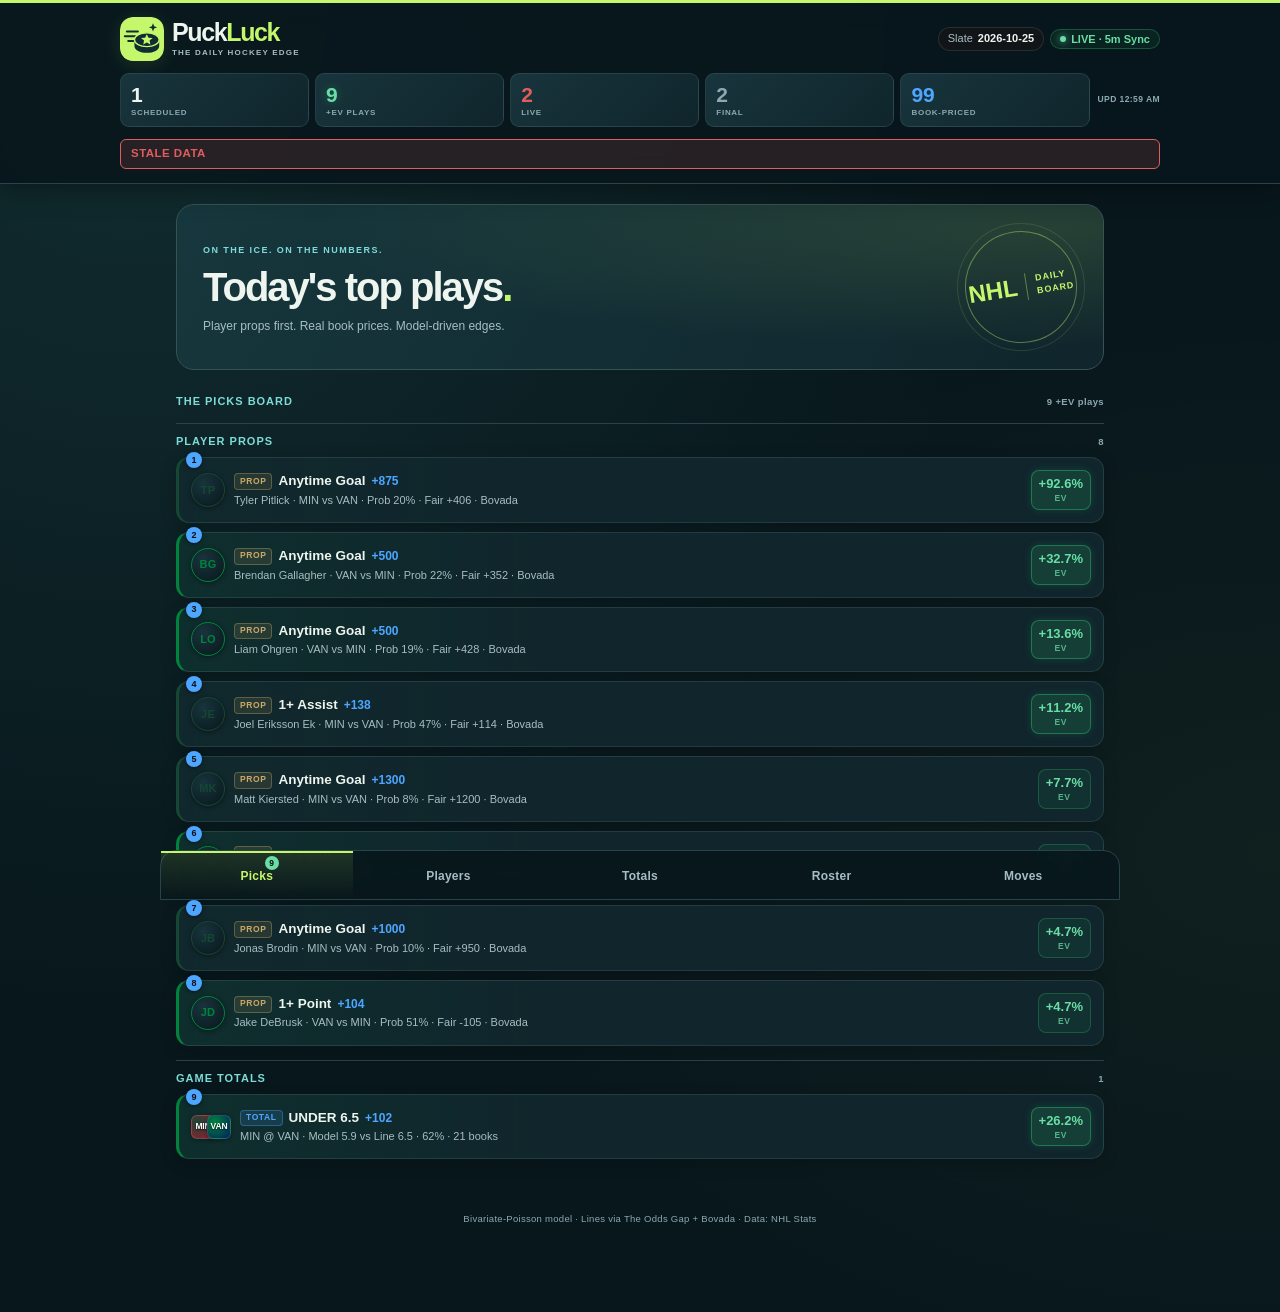
==== commit 1ea7b282: "PuckLuck daily report 2026-10-26T01:04:42Z" ====
--- a/index.html
+++ b/index.html
@@ -3,12 +3,13 @@
 <head>
   <meta charset="utf-8" />
   <meta name="viewport" content="width=device-width, initial-scale=1, viewport-fit=cover" />
-  <meta name="theme-color" content="#141619" />
+  <meta name="theme-color" content="#08171c" />
   <meta name="description" content="PuckLuck — NHL betting hub: daily +EV picks board, player prop edges, and bivariate-Poisson game totals" />
   <meta name="apple-mobile-web-app-capable" content="yes" />
   <meta name="apple-mobile-web-app-status-bar-style" content="black-translucent" />
   <title>PuckLuck · NHL +EV Picks &amp; Game Totals</title>
   <link rel="manifest" href="./manifest.webmanifest" />
+  <link rel="icon" type="image/svg+xml" href="data:image/svg+xml,%3Csvg xmlns='http://www.w3.org/2000/svg' viewBox='0 0 64 64'%3E%3Crect width='64' height='64' rx='18' fill='%23c4f76b'/%3E%3Cpath d='M10 21h16M7 28h15M12 35h9' stroke='%23102d32' stroke-width='3' stroke-linecap='round'/%3E%3Cpath d='M21 33v9c0 6 8 10 18 10s18-4 18-10v-9' fill='%23102d32'/%3E%3Cellipse cx='39' cy='33' rx='18' ry='10' fill='%23102d32' stroke='%23c4f76b' stroke-width='2'/%3E%3Cpath d='m39 25 2.5 5 6 .7-4.5 3.6 1.2 5.7-5.2-2.9-5.2 2.9 1.2-5.7-4.5-3.6 6-.7Z' fill='%23c4f76b'/%3E%3Cpath d='m48 9 1.7 4.3L54 15l-4.3 1.7L48 21l-1.7-4.3L42 15l4.3-1.7Z' fill='%23102d32'/%3E%3C/svg%3E" />
   <link rel="stylesheet" href="./styles.css" />
 </head>
 <body>
--- a/styles.css
+++ b/styles.css
@@ -1,17 +1,19 @@
 /* PuckLuck design system — SRS §6.1 visual tokens + betting-hub overhaul. */
 
 :root {
-  --bg-base: #141619;
-  --bg-surface: #1c2026;
-  --bg-elevated: #222730;
+  --bg-base: #08171c;
+  --bg-surface: #10252c;
+  --bg-elevated: #18343c;
+  --brand-lime: #c4f76b;
+  --brand-ice: #7ddbd8;
   --accent-cyan: #4da6ff;
-  --text-primary: #e8edf2;
-  --text-secondary: #8b98a8;
-  --line-subtle: #262d38;
-  --border-glass: rgba(255, 255, 255, 0.07);
+  --text-primary: #edf5ee;
+  --text-secondary: #a7bdc4;
+  --line-subtle: #29434b;
+  --border-glass: rgba(167, 213, 213, 0.13);
   --gold-subtle: #c9a86a;
-  --steel-muted: #6d7a8c;
-  --emerald: #2fbf71;
+  --steel-muted: #8ca8b1;
+  --emerald: #69dda5;
   --amber: #d9963c;
   --plum: #8e5ea8;
   --danger: #e05d5d;
@@ -27,8 +29,10 @@
 
 body {
   margin: 0;
-  background: radial-gradient(circle at 50% -10%, rgba(77, 166, 255, 0.08), transparent 55%),
+  background: radial-gradient(ellipse at 10% 0, rgba(63, 148, 142, 0.18), transparent 55%),
+    radial-gradient(ellipse at 100% 65%, rgba(196, 247, 107, 0.04), transparent 45%),
     var(--bg-base);
+  min-height: 100vh;
   color: var(--text-primary);
   font-family: -apple-system, BlinkMacSystemFont, "SF Pro Text", "Inter", "Segoe UI",
     Roboto, Helvetica, Arial, sans-serif;
@@ -46,12 +50,13 @@
   z-index: 30;
   display: flex;
   flex-direction: column;
-  gap: 8px;
-  padding: 9px 12px;
-  background: rgba(28, 32, 38, 0.86);
+  gap: 12px;
+  padding: 14px max(16px, calc((100vw - 1040px) / 2));
+  background: rgba(8, 23, 28, 0.93);
   backdrop-filter: blur(14px);
   -webkit-backdrop-filter: blur(14px);
-  border-bottom: 1px solid var(--border-glass);
+  border-top: 3px solid var(--brand-lime);
+  border-bottom: 1px solid var(--line-subtle);
   box-shadow: 0 6px 24px rgba(0, 0, 0, 0.35);
 }
 
@@ -70,24 +75,31 @@
   min-width: 0;
 }
 .pl-brand-mark {
-  width: 30px;
-  height: 30px;
-  border-radius: 8px;
-  background: linear-gradient(135deg, var(--accent-cyan), #2575fc);
-  color: #0b0e12;
-  font-weight: 800;
-  font-size: 11.5px;
-  display: flex;
-  align-items: center;
-  justify-content: center;
-  letter-spacing: 0.03em;
+  width: 44px;
+  height: 44px;
+  border-radius: 13px;
   flex: 0 0 auto;
-  box-shadow: 0 2px 8px rgba(77, 166, 255, 0.3);
+  box-shadow: 0 3px 20px rgba(196, 247, 107, 0.12);
+}
+.pl-wordmark {
+  display: flex;
+  flex-direction: column;
+  gap: 2px;
 }
 .pl-brand-name {
-  font-weight: 800;
-  font-size: 15px;
-  letter-spacing: -0.01em;
+  font-weight: 900;
+  font-size: 25px;
+  line-height: 1;
+  letter-spacing: -0.055em;
+}
+.pl-brand-name > span {
+  color: var(--brand-lime);
+}
+.pl-brand-caption {
+  font-size: 8px;
+  font-weight: 700;
+  letter-spacing: 0.15em;
+  color: var(--text-secondary);
 }
 
 .pl-header-pills {
@@ -342,7 +354,77 @@
 /* ---------- Main panels ---------- */
 
 main.pl-main {
-  padding: 10px 12px 86px;
+  padding: 20px 16px 86px;
+}
+.board-heading {
+  position: relative;
+  overflow: hidden;
+  display: flex;
+  align-items: center;
+  justify-content: space-between;
+  gap: 16px;
+  padding: 26px;
+  margin-bottom: 24px;
+  border: 1px solid #365352;
+  border-radius: 18px;
+  background: radial-gradient(ellipse at 95% 15%, rgba(196, 247, 107, 0.12), transparent 60%),
+    linear-gradient(120deg, #16373d, #10252c);
+}
+.board-eyebrow {
+  color: var(--brand-ice);
+  font-size: 9px;
+  letter-spacing: 0.16em;
+  font-weight: 800;
+}
+.board-heading h1 {
+  margin: 8px 0;
+  font-size: clamp(26px, 4vw, 40px);
+  line-height: 1.08;
+  letter-spacing: -0.05em;
+  font-weight: 850;
+}
+.board-heading h1 > span {
+  color: var(--brand-lime);
+}
+.board-heading p {
+  margin: 0;
+  font-size: 12px;
+  color: var(--text-secondary);
+}
+.board-stamp {
+  display: flex;
+  align-items: center;
+  justify-content: center;
+  gap: 9px;
+  flex: 0 0 112px;
+  height: 112px;
+  border: 1px solid rgba(196, 247, 107, 0.4);
+  border-radius: 50%;
+  outline: 1px solid rgba(196, 247, 107, 0.13);
+  outline-offset: 7px;
+  color: var(--brand-lime);
+  font-size: 24px;
+  font-weight: 900;
+  transform: rotate(-9deg);
+}
+.board-stamp > span {
+  font-size: 9px;
+  letter-spacing: 0.1em;
+  line-height: 1.5;
+  border-left: 1px solid rgba(196, 247, 107, 0.4);
+  padding-left: 9px;
+}
+@media (max-width: 480px) {
+  .board-heading { padding: 20px 16px; }
+  .board-stamp { display: none; }
+  .pl-brand-mark { width: 38px; height: 38px; }
+  .pl-brand-name { font-size: 22px; }
+  .pl-brand-caption { font-size: 7px; }
+  .pill { font-size: 10px; padding: 3px 7px; }
+}
+:focus-visible {
+  outline: 2px solid var(--brand-lime);
+  outline-offset: 3px;
 }
 
 .tab-panel {
@@ -356,14 +438,154 @@
   font-size: 11px;
   font-weight: 700;
   letter-spacing: 0.09em;
-  color: var(--text-secondary);
+  color: var(--brand-ice);
   text-transform: uppercase;
   margin: 6px 0 8px;
+  display: flex;
+  align-items: baseline;
+  justify-content: space-between;
+  gap: 8px;
+}
+.st-meta {
+  font-size: 9.5px;
+  font-weight: 600;
+  letter-spacing: 0.04em;
+  color: var(--steel-muted);
+  text-transform: none;
 }
 .picks-subhead {
   margin-top: 14px;
   padding-top: 10px;
-  border-top: 1px dashed var(--line-subtle);
+  border-top: 1px solid var(--line-subtle);
+}
+.picks-group:first-of-type {
+  margin-top: 4px;
+  border-top: 0;
+  padding-top: 0;
+}
+
+/* ---------- KPI strip (dashboard glance row) ---------- */
+.kpi-strip {
+  display: flex;
+  gap: 6px;
+  overflow-x: auto;
+  scrollbar-width: none;
+  align-items: stretch;
+}
+.kpi-strip::-webkit-scrollbar {
+  display: none;
+}
+.kpi {
+  flex: 1 0 62px;
+  min-width: 62px;
+  background: linear-gradient(135deg, #18343c, #10252c);
+  border: 1px solid var(--border-glass);
+  border-radius: 9px;
+  padding: 9px 10px 8px;
+  display: flex;
+  flex-direction: column;
+  gap: 0;
+}
+.kpi b {
+  font-size: 21px;
+  font-weight: 800;
+  line-height: 1.1;
+  color: var(--text-primary);
+}
+.kpi span {
+  font-size: 8px;
+  font-weight: 700;
+  letter-spacing: 0.09em;
+  color: var(--steel-muted);
+  margin-top: 1px;
+}
+.kpi-good b {
+  color: var(--emerald);
+  text-shadow: 0 0 10px rgba(47, 191, 113, 0.35);
+}
+.kpi-live b {
+  color: var(--danger);
+}
+.kpi-done b {
+  color: var(--steel-muted);
+}
+.kpi-book b {
+  color: var(--accent-cyan);
+}
+.kpi-updated {
+  align-self: center;
+  font-size: 8.5px;
+  font-weight: 700;
+  letter-spacing: 0.05em;
+  color: var(--steel-muted);
+  white-space: nowrap;
+  padding-left: 2px;
+}
+
+/* ---------- Slate pulse chips + nav badge + footer ---------- */
+.pulse-strip {
+  display: flex;
+  gap: 5px;
+  margin: 0 0 9px;
+  flex-wrap: wrap;
+}
+.pulse-chip {
+  font-size: 9px;
+  font-weight: 800;
+  letter-spacing: 0.07em;
+  padding: 2px 8px;
+  border-radius: 999px;
+  border: 1px solid var(--border-glass);
+  color: var(--text-secondary);
+  background: var(--bg-elevated);
+}
+.pulse-chip.pulse-scheduled {
+  color: var(--accent-cyan);
+  border-color: rgba(77, 166, 255, 0.4);
+}
+.pulse-chip.pulse-live {
+  color: var(--danger);
+  border-color: var(--danger);
+}
+.pulse-chip.pulse-final {
+  color: var(--steel-muted);
+}
+.pulse-chip.pulse-postponed {
+  color: var(--amber);
+  border-color: var(--amber);
+}
+
+.nav-btn {
+  position: relative;
+}
+.nav-count {
+  position: absolute;
+  top: 3px;
+  right: calc(50% - 22px);
+  min-width: 14px;
+  height: 14px;
+  border-radius: 999px;
+  background: var(--emerald);
+  color: #0b0e12;
+  font-size: 8.5px;
+  font-weight: 800;
+  display: inline-flex;
+  align-items: center;
+  justify-content: center;
+  padding: 0 3px;
+}
+
+.pl-foot {
+  padding: 16px 12px 86px;
+  text-align: center;
+  font-size: 9.5px;
+  color: var(--steel-muted);
+  letter-spacing: 0.03em;
+}
+@media (min-width: 768px) {
+  .pl-foot {
+    padding-bottom: 86px;
+  }
 }
 
 .empty-state {
@@ -387,8 +609,26 @@
 .pick-row {
   background: var(--bg-surface);
   border: 1px solid var(--border-glass);
-  border-radius: 10px;
-  box-shadow: 0 2px 10px rgba(0, 0, 0, 0.22);
+  border-radius: 13px;
+  box-shadow: 0 4px 16px rgba(0, 0, 0, 0.18);
+}
+
+.roster-row,
+.fa-row,
+.scorer-row,
+.pick-row,
+.game-card {
+  transition: transform 0.12s ease, box-shadow 0.12s ease;
+}
+@media (hover: hover) {
+  .roster-row:hover,
+  .fa-row:hover,
+  .scorer-row:hover,
+  .pick-row:hover,
+  .game-card:hover {
+    transform: translateY(-1px);
+    box-shadow: 0 5px 18px rgba(0, 0, 0, 0.38);
+  }
 }
 
 .roster-row,
@@ -403,8 +643,8 @@
       transparent 42%
     ),
     var(--bg-surface);
-  padding: 7px 9px;
-  margin-bottom: 6px;
+  padding: 12px;
+  margin-bottom: 9px;
 }
 
 .roster-row {
@@ -558,6 +798,16 @@
   border: 1px solid var(--amber);
   background: rgba(217, 150, 60, 0.12);
 }
+.badge-final {
+  color: var(--steel-muted);
+  border: 1px solid var(--steel-muted);
+  background: rgba(109, 122, 140, 0.1);
+}
+.badge-live {
+  color: var(--danger);
+  border: 1px solid var(--danger);
+  background: rgba(224, 72, 80, 0.1);
+}
 .badge-stale {
   color: var(--danger);
   border: 1px solid var(--danger);
@@ -624,9 +874,8 @@
   color: var(--text-secondary);
   font-size: 11px;
   margin-top: 2px;
-  white-space: nowrap;
-  overflow: hidden;
-  text-overflow: ellipsis;
+  white-space: normal;
+  overflow-wrap: anywhere;
 }
 .pick-tag {
   font-size: 8.5px;
@@ -879,6 +1128,15 @@
   letter-spacing: 0.09em;
   color: var(--text-secondary);
 }
+.mls-src {
+  font-size: 7.5px;
+  font-weight: 800;
+  letter-spacing: 0.08em;
+  color: var(--accent-cyan);
+}
+.mls-src-est {
+  color: var(--amber);
+}
 .mls-box b {
   font-size: 16px;
   font-weight: 800;
@@ -1003,11 +1261,64 @@
   font-size: 11px;
   font-weight: 700;
   letter-spacing: 0.02em;
+  display: flex;
+  align-items: center;
+  gap: 4px;
+  flex-wrap: wrap;
+}
+.src-note {
+  margin-left: auto;
+  font-size: 8.5px;
+  font-weight: 700;
+  letter-spacing: 0.06em;
+  color: var(--text-secondary);
+  text-transform: uppercase;
 }
 .game-goalies {
   margin-top: 6px;
   font-size: 10.5px;
   color: var(--text-secondary);
+}
+.game-card-ended {
+  opacity: 0.72;
+}
+.final-row {
+  margin-top: 7px;
+  padding-top: 7px;
+  border-top: 1px dashed var(--line-subtle);
+  display: flex;
+  align-items: center;
+  gap: 7px;
+  font-size: 12px;
+  color: var(--text-secondary);
+}
+.final-row b {
+  color: var(--text-primary);
+  font-weight: 800;
+}
+.final-total {
+  font-size: 10.5px;
+  color: var(--text-secondary);
+}
+.lean-outcome {
+  margin-left: auto;
+  font-size: 10px;
+  font-weight: 800;
+  letter-spacing: 0.04em;
+  padding: 2px 7px;
+  border-radius: 999px;
+  color: var(--steel-muted);
+  border: 1px solid var(--steel-muted);
+}
+.lean-hit {
+  color: var(--emerald);
+  border-color: var(--emerald);
+  background: rgba(47, 191, 113, 0.1);
+}
+.lean-miss {
+  color: var(--danger);
+  border-color: var(--danger);
+  background: rgba(224, 72, 80, 0.08);
 }
 
 /* ---------- Point Scorers & Prop Edges ---------- */
@@ -1041,6 +1352,12 @@
 .scorer-row-ev {
   box-shadow: 0 0 14px rgba(47, 191, 113, 0.12);
   border-left-color: var(--emerald);
+}
+.scorer-row-closed {
+  opacity: 0.55;
+}
+.scorer-row-closed .prob-pill {
+  filter: saturate(0.6);
 }
 .scorer-top {
   display: flex;
@@ -1116,7 +1433,7 @@
   bottom: 0;
   display: grid;
   grid-template-columns: repeat(5, 1fr);
-  background: rgba(28, 32, 38, 0.92);
+  background: rgba(8, 23, 28, 0.96);
   backdrop-filter: blur(14px);
   -webkit-backdrop-filter: blur(14px);
   border-top: 1px solid var(--border-glass);
@@ -1129,28 +1446,35 @@
   border: 0;
   border-top: 2px solid transparent;
   color: var(--text-secondary);
-  font-size: 10px;
-  font-weight: 700;
-  padding: 9px 1px;
+  font-size: 12px;
+  font-weight: 700;
+  padding: 16px 1px;
   letter-spacing: 0.02em;
   cursor: pointer;
 }
 .nav-btn.active {
-  color: var(--accent-cyan);
-  border-top-color: var(--accent-cyan);
-  background: linear-gradient(180deg, rgba(77, 166, 255, 0.1), transparent);
+  color: var(--brand-lime);
+  border-top-color: var(--brand-lime);
+  background: linear-gradient(180deg, rgba(196, 247, 107, 0.12), transparent);
 }
 
 @media (min-width: 768px) {
   main.pl-main {
-    max-width: 680px;
+    max-width: 960px;
     margin: 0 auto;
     padding-bottom: 28px;
   }
   .bottom-nav {
-    position: sticky;
-    max-width: 680px;
+    position: fixed;
+    max-width: 960px;
     margin: 0 auto;
-    border-radius: 10px 10px 0 0;
+    border-radius: 16px 16px 0 0;
+    border: 1px solid var(--line-subtle);
   }
 }
+@media (prefers-reduced-motion: reduce) {
+  *, *::before, *::after {
+    transition: none !important;
+    animation: none !important;
+  }
+}
